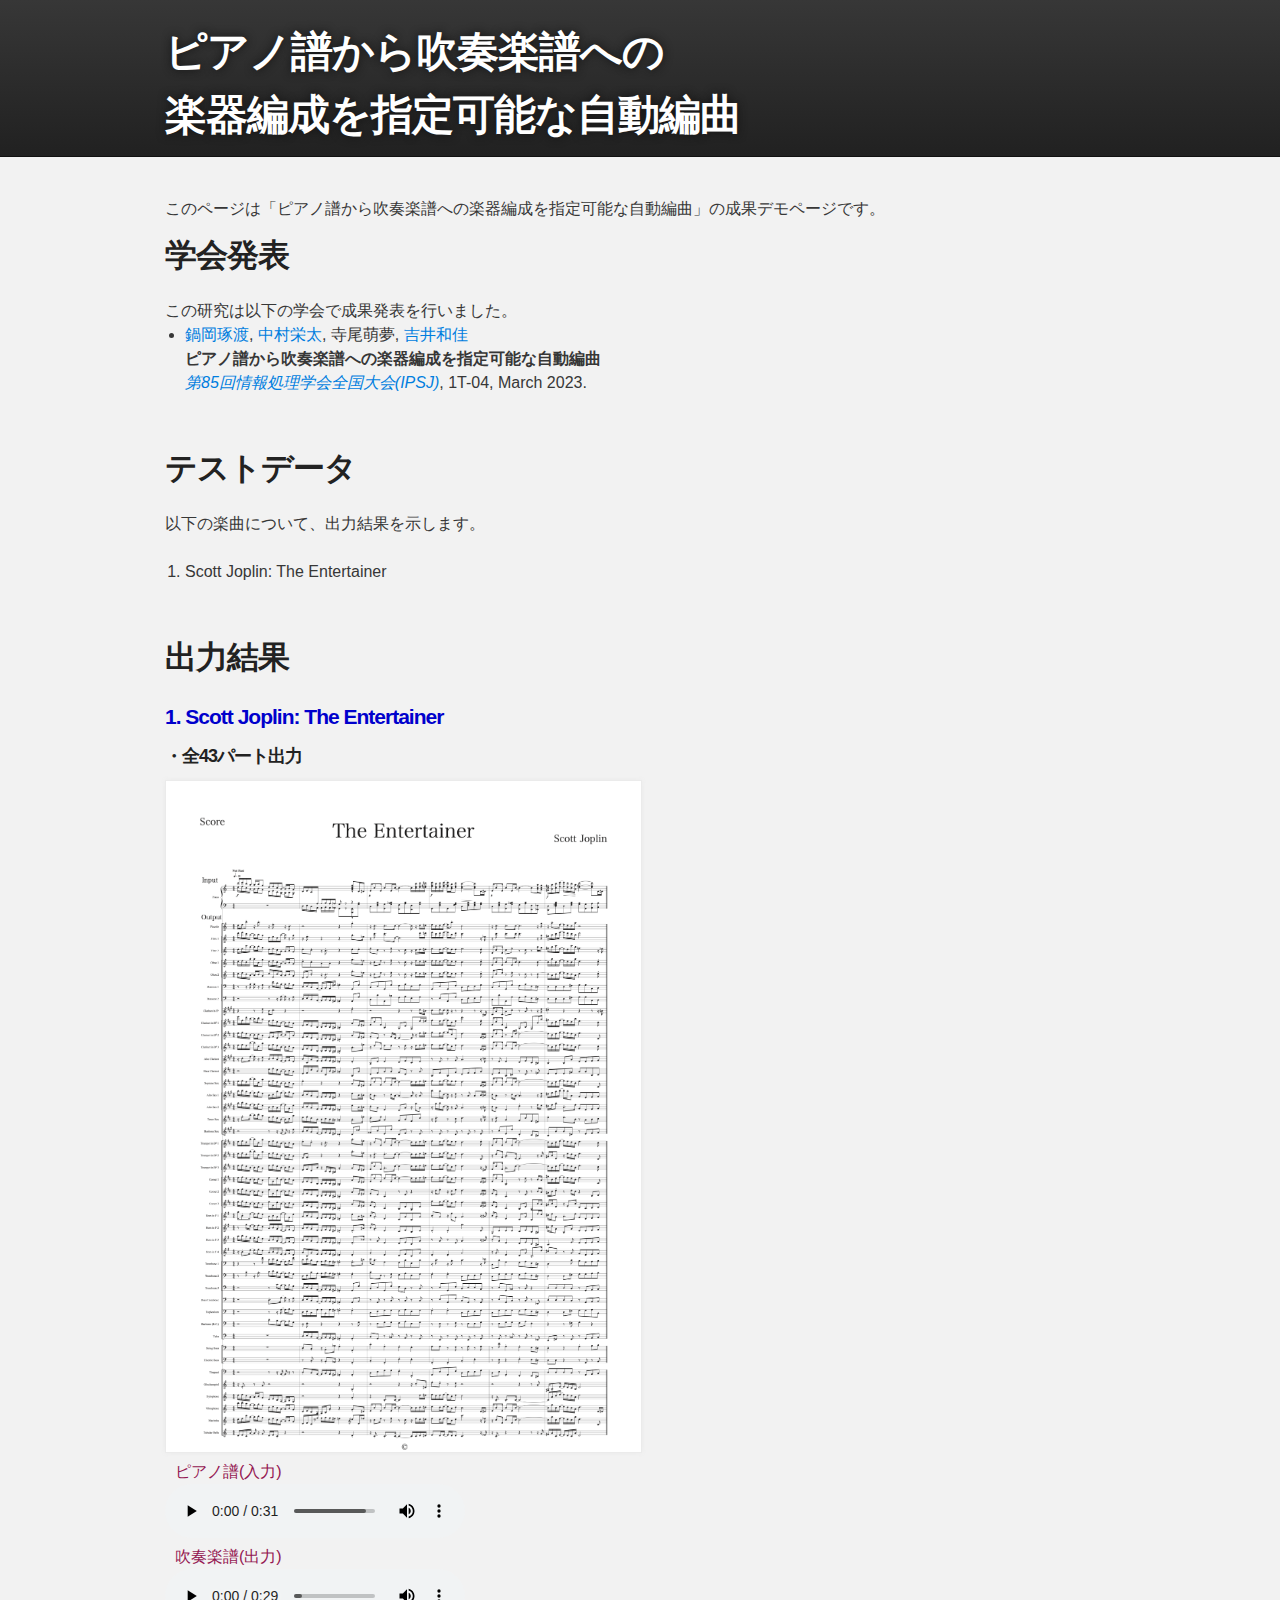
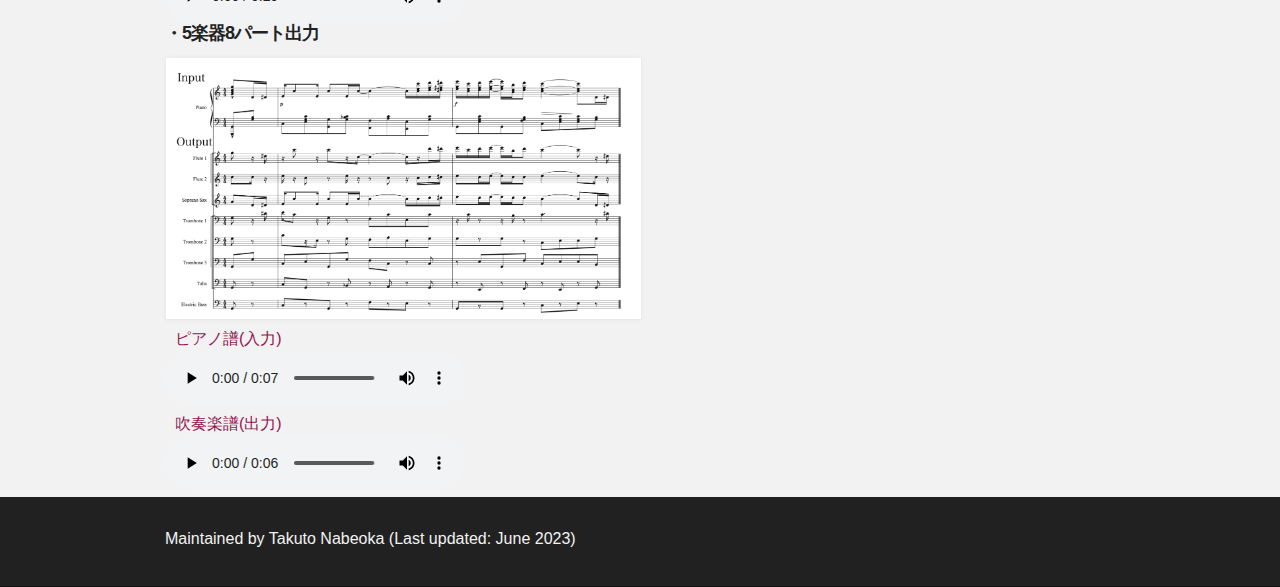
==== PianoToBrassBand_nabeoka/demo.html @ a2d3e13d "Add hyperlink to name" ====
<!DOCTYPE html>
<html>

  <head>
    <meta charset='utf-8'>
    <meta http-equiv="X-UA-Compatible" content="chrome=1">
    <link rel="stylesheet" type="text/css" media="screen" href="stylesheets/stylesheet.css">

    <title>Demo page</title>

    <style>
      ul.pub {line-height: 20px;}
      ul.pub li {margin-bottom: 10px;}
      ol.multi-column {float: left; width: 100%; line-height: 10px;}
      ol.multi-column li {float: left; width: 50%; margin-bottom: 10px;}
    </style>


  </head>

  <body>

    <!-- HEADER -->
    <div id="header_wrap" class="outer">
        <header class="inner">
          <h1 id="project_title">ピアノ譜から吹奏楽譜への <br> 楽器編成を指定可能な自動編曲</h1>
        </header>
    </div>

    <!-- MAIN CONTENT -->
    <div id="main_content_wrap" class="outer">
      <section id="main_content" class="inner">


このページは「ピアノ譜から吹奏楽譜への楽器編成を指定可能な自動編曲」の成果デモページです。

<h2>学会発表</h2>
この研究は以下の学会で成果発表を行いました。<br>

<ul>
<li><a href="https://nabeshinabe.github.io/">鍋岡琢渡</a>, <a href="https://eita-nakamura.github.io/index-ja.html">中村栄太</a>, 寺尾萌夢, <a href="http://sap.ist.i.kyoto-u.ac.jp/members/yoshii/">吉井和佳</a><br>
<strong>ピアノ譜から吹奏楽譜への楽器編成を指定可能な自動編曲</strong><br>
<em><a href="https://www.ipsj.or.jp/event/taikai/85/ipsj_web2023/data/pdf/1T-04.html">第85回情報処理学会全国大会(IPSJ)</a></em>, 1T-04, March 2023.<br>
</li>
</ul>

<br>
<h2>テストデータ</h2>
以下の楽曲について、出力結果を示します。<br><br>

<ol>
<li> Scott Joplin: The Entertainer
</ol>

<br>
<h2>出力結果</h2>

<h4><font color="#0000cc">1. Scott Joplin: The Entertainer</font></h4>

<!-- <h5>・入力楽譜</h5>
<a style="top:20px; left:10px;"href="./pdfs/The_Entertainer_3o_piano.pdf" target="_blank">
        <img style="margin: 0px 0px 0px 0px;" src="./pngs/The_Entertainer_3o_piano.png" width="80%" alt="">
</a> -->

<h5>・全43パート出力</h5>
<a style="top:20px; left:10px;"href="./pdfs/The_Entertainer_3o_all.pdf" target="_blank">
        <img style="margin: 0px 0px 0px 0px;" src="./pngs/The_Entertainer_3o_all.png" width="50%" alt="">
</a>

<div style="position: relative; width:600px; height:150px; top:0px; left:0px; margin:0px; padding:0px;">

<div style="position:relative; top:0px; left:10px; width: 180px;">
<font color="#941651">ピアノ譜(入力)</font>
</div>
<audio controls src="./audio/The_Entertainer_3o_all_piano.mp3" type="audio/mp3">ピアノ譜(入力)</audio>
<!-- <a style="position:absolute; top:40px; left:10%;"href="./audio/The_Entertainer_3o_all_piano.mp3" target="_blank"> -->
<!-- <img style="margin: 0px 0px 0px 0px;" src="./images/Sound.png" width="30px" alt=""> -->
<!-- </a> -->

<!-- <div style="position:absolute; top:0px; left:210px; width: 180px;"> -->
<div style="position:relative; top:0px; left:10px; width: 180px;">
<font color="#941651">吹奏楽譜(出力)</font>
</div>
<audio controls src="./audio/The_Entertainer_3o_all.mp3" type="audio/mp3">吹奏楽譜(出力)</audio>
<!-- <a style="position:absolute; top:40px; left:30%;"href="./audio/The_Entertainer_3o_piano.mp3" target="_blank">
<img style="margin: 0px 0px 0px 0px;" src="./images/Sound.png" width="30px" alt="">
</a> -->

</div>


<h5>・5楽器8パート出力</h5>
<a style="top:20px; left:10px;"href="./pdfs/The_Entertainer_3o_5-8.pdf" target="_blank">
        <img style="margin: 0px 0px 0px 0px;" src="./pngs/The_Entertainer_3o_5-8.png" width="50%" alt="">
</a>

<div style="position: relative; width:600px; height:150px; top:0px; left:0px; margin:0px; padding:0px;">

<div style="position:relative; top:0px; left:10px; width: 180px;">
<font color="#941651">ピアノ譜(入力)</font>
</div>
<audio controls src="./audio/The_Entertainer_3o_5-8_Piano.mp3" type="audio/mp3">ピアノ譜(入力)</audio>
<!-- <a style="position:absolute; top:40px; left:10%;"href="./audio/The_Entertainer_3o_all_piano.mp3" target="_blank"> -->
<!-- <img style="margin: 0px 0px 0px 0px;" src="./images/Sound.png" width="30px" alt=""> -->
<!-- </a> -->

<!-- <div style="position:absolute; top:0px; left:210px; width: 180px;"> -->
<div style="position:relative; top:0px; left:10px; width: 180px;">
<font color="#941651">吹奏楽譜(出力)</font>
</div>
<audio controls src="./audio/The_Entertainer_3o_5-8.mp3" type="audio/mp3">吹奏楽譜(出力)</audio>
<!-- <a style="position:absolute; top:40px; left:30%;"href="./audio/The_Entertainer_3o_piano.mp3" target="_blank">
<img style="margin: 0px 0px 0px 0px;" src="./images/Sound.png" width="30px" alt="">
</a> -->

</div>
</section>

    <!-- FOOTER  -->
    <div id="footer_wrap" class="outer">
      <footer class="inner">
        <p class="copyright">Maintained by Takuto Nabeoka (Last updated: June 2023)</p>
      </footer>
    </div>

  </body>
</html>
---- PianoToBrassBand_nabeoka/stylesheets/stylesheet.css ----
/*******************************************************************************
Slate Theme for GitHub Pages
by Jason Costello, @jsncostello
*******************************************************************************/

@import url(github-light.css);

/*******************************************************************************
MeyerWeb Reset
*******************************************************************************/

html, body, div, span, applet, object, iframe,
h1, h2, h3, h4, h5, h6, p, blockquote, pre,
a, abbr, acronym, address, big, cite, code,
del, dfn, em, img, ins, kbd, q, s, samp,
small, strike, strong, sub, sup, tt, var,
b, u, i, center,
dl, dt, dd, ol, ul, li,
fieldset, form, label, legend,
table, caption, tbody, tfoot, thead, tr, th, td,
article, aside, canvas, details, embed,
figure, figcaption, footer, header, hgroup,
menu, nav, output, ruby, section, summary,
time, mark, audio, video {
  margin: 0;
  padding: 0;
  border: 0;
  font: inherit;
  vertical-align: baseline;
}

/* HTML5 display-role reset for older browsers */
article, aside, details, figcaption, figure,
footer, header, hgroup, menu, nav, section {
  display: block;
}

ol, ul {
  list-style: none;
}

table {
  border-collapse: collapse;
  border-spacing: 0;
}

/*******************************************************************************
Theme Styles
*******************************************************************************/

body {
  box-sizing: border-box;
  color:#373737;
  background: #212121;
  font-size: 16px;
  font-family: 'Myriad Pro', Calibri, Helvetica, Arial, sans-serif;
  line-height: 1.5;
  -webkit-font-smoothing: antialiased;
}

h1, h2, h3, h4, h5, h6 {
  margin: 10px 0;
  font-weight: 700;
  color:#222222;
  font-family: 'Lucida Grande', 'Calibri', Helvetica, Arial, sans-serif;
  letter-spacing: -1px;
}

h1 {
  font-size: 36px;
  font-weight: 700;
}

h2 {
  padding-bottom: 10px;
  font-size: 32px;
  background: url('../images/bg_hr.png') repeat-x bottom;
}

h3 {
  font-size: 24px;
}

h4 {
  font-size: 21px;
}

h5 {
  font-size: 18px;
}

h6 {
  font-size: 16px;
}

p {
  margin: 10px 0 15px 0;
}

footer p {
  color: #f2f2f2;
}

a {
  text-decoration: none;
  color: #007edf;
  text-shadow: none;

  transition: color 0.5s ease;
  transition: text-shadow 0.5s ease;
  -webkit-transition: color 0.5s ease;
  -webkit-transition: text-shadow 0.5s ease;
  -moz-transition: color 0.5s ease;
  -moz-transition: text-shadow 0.5s ease;
  -o-transition: color 0.5s ease;
  -o-transition: text-shadow 0.5s ease;
  -ms-transition: color 0.5s ease;
  -ms-transition: text-shadow 0.5s ease;
}

a:hover, a:focus {text-decoration: underline;}

footer a {
  color: #F2F2F2;
  text-decoration: underline;
}

em {
  font-style: italic;
}

strong {
  font-weight: bold;
}

img {
  position: relative;
  margin: 0 auto;
  max-width: 900px;
  padding: 0px;
  margin: 20px 20px 20px 20px;
  border: 1px solid #ebebeb;

  box-shadow: 0 0 5px #ebebeb;
  -webkit-box-shadow: 0 0 5px #ebebeb;
  -moz-box-shadow: 0 0 5px #ebebeb;
  -o-box-shadow: 0 0 5px #ebebeb;
  -ms-box-shadow: 0 0 5px #ebebeb;
}

p img {
  display: inline;
  margin: 0;
  padding: 0;
  vertical-align: middle;
  text-align: center;
  border: none;
}

pre, code {
  width: 100%;
  color: #222;
  background-color: #fff;

  font-family: Monaco, "Bitstream Vera Sans Mono", "Lucida Console", Terminal, monospace;
  font-size: 14px;

  border-radius: 2px;
  -moz-border-radius: 2px;
  -webkit-border-radius: 2px;
}

pre {
  width: 100%;
  padding: 10px;
  box-shadow: 0 0 10px rgba(0,0,0,.1);
  overflow: auto;
}

code {
  padding: 3px;
  margin: 0 3px;
  box-shadow: 0 0 10px rgba(0,0,0,.1);
}

pre code {
  display: block;
  box-shadow: none;
}

blockquote {
  color: #666;
  margin-bottom: 20px;
  padding: 0 0 0 20px;
  border-left: 3px solid #bbb;
}


ul, ol, dl {
  margin-bottom: 15px
}

ul {
  list-style-position: inside;
  list-style: disc;
  padding-left: 20px;
}

ol {
  list-style-position: inside;
  list-style: decimal;
  padding-left: 20px;
}

dl dt {
  font-weight: bold;
}

dl dd {
  padding-left: 20px;
  font-style: italic;
}

dl p {
  padding-left: 20px;
  font-style: italic;
}

hr {
  height: 1px;
  margin-bottom: 5px;
  border: none;
  background: url('../images/bg_hr.png') repeat-x center;
}

table {
  border: 1px solid #373737;
  margin-bottom: 20px;
  text-align: left;
 }

th {
  font-family: 'Lucida Grande', 'Helvetica Neue', Helvetica, Arial, sans-serif;
  padding: 10px;
  background: #373737;
  color: #fff;
 }

td {
  padding: 10px;
  border: 1px solid #373737;
 }

form {
  background: #f2f2f2;
  padding: 20px;
}

/*******************************************************************************
Full-Width Styles
*******************************************************************************/

.outer {
  width: 100%;
}

.inner {
  position: relative;
  max-width: 950px;
  padding: 20px 10px;
  margin: 0 auto;
}

#forkme_banner {
  display: block;
  position: absolute;
  top:0;
  right: 10px;
  z-index: 10;
  padding: 10px 50px 10px 10px;
  color: #fff;
  background: url('../images/blacktocat.png') #0090ff no-repeat 95% 50%;
  font-weight: 700;
  box-shadow: 0 0 10px rgba(0,0,0,.5);
  border-bottom-left-radius: 2px;
  border-bottom-right-radius: 2px;
}

#header_wrap {
  background: #212121;
  background: -moz-linear-gradient(top, #373737, #212121);
  background: -webkit-linear-gradient(top, #373737, #212121);
  background: -ms-linear-gradient(top, #373737, #212121);
  background: -o-linear-gradient(top, #373737, #212121);
  background: linear-gradient(top, #373737, #212121);
}

#header_wrap .inner {
  padding: 20px 10px 10px 10px;
}

#project_title {
  margin: 0;
  color: #fff;
  font-size: 42px;
  font-weight: 700;
  text-shadow: #111 0px 0px 10px;
}

#project_tagline {
  color: #fff;
  font-size: 24px;
  font-weight: 300;
  background: none;
  text-shadow: #111 0px 0px 10px;
}

#downloads {
  position: absolute;
  width: 210px;
  z-index: 10;
  bottom: -40px;
  right: 0;
  height: 70px;
  background: url('../images/icon_download.png') no-repeat 0% 90%;
}

.zip_download_link {
  display: block;
  float: right;
  width: 90px;
  height:70px;
  text-indent: -5000px;
  overflow: hidden;
  background: url(../images/sprite_download.png) no-repeat bottom left;
}

.tar_download_link {
  display: block;
  float: right;
  width: 90px;
  height:70px;
  text-indent: -5000px;
  overflow: hidden;
  background: url(../images/sprite_download.png) no-repeat bottom right;
  margin-left: 10px;
}

.zip_download_link:hover {
  background: url(../images/sprite_download.png) no-repeat top left;
}

.tar_download_link:hover {
  background: url(../images/sprite_download.png) no-repeat top right;
}

#main_content_wrap {
  background: #f2f2f2;
  border-top: 1px solid #111;
  border-bottom: 1px solid #111;
}

#main_content {
  padding-top: 40px;
}

#footer_wrap {
  background: #212121;
}



/*******************************************************************************
Small Device Styles
*******************************************************************************/

@media screen and (max-width: 900px) {
  body {
    font-size:14px;
  }

  #downloads {
    display: none;
  }

  .inner {
    min-width: 320px;
    max-width: 1000px;
  }

  #project_title {
  font-size: 32px;
  }

  h1 {
    font-size: 28px;
  }

  h2 {
    font-size: 24px;
  }

  h3 {
    font-size: 21px;
  }

  h4 {
    font-size: 18px;
  }

  h5 {
    font-size: 14px;
  }

  h6 {
    font-size: 12px;
  }

  code, pre {
    min-width: 320px;
    max-width: 1000px;
    font-size: 11px;
  }

}
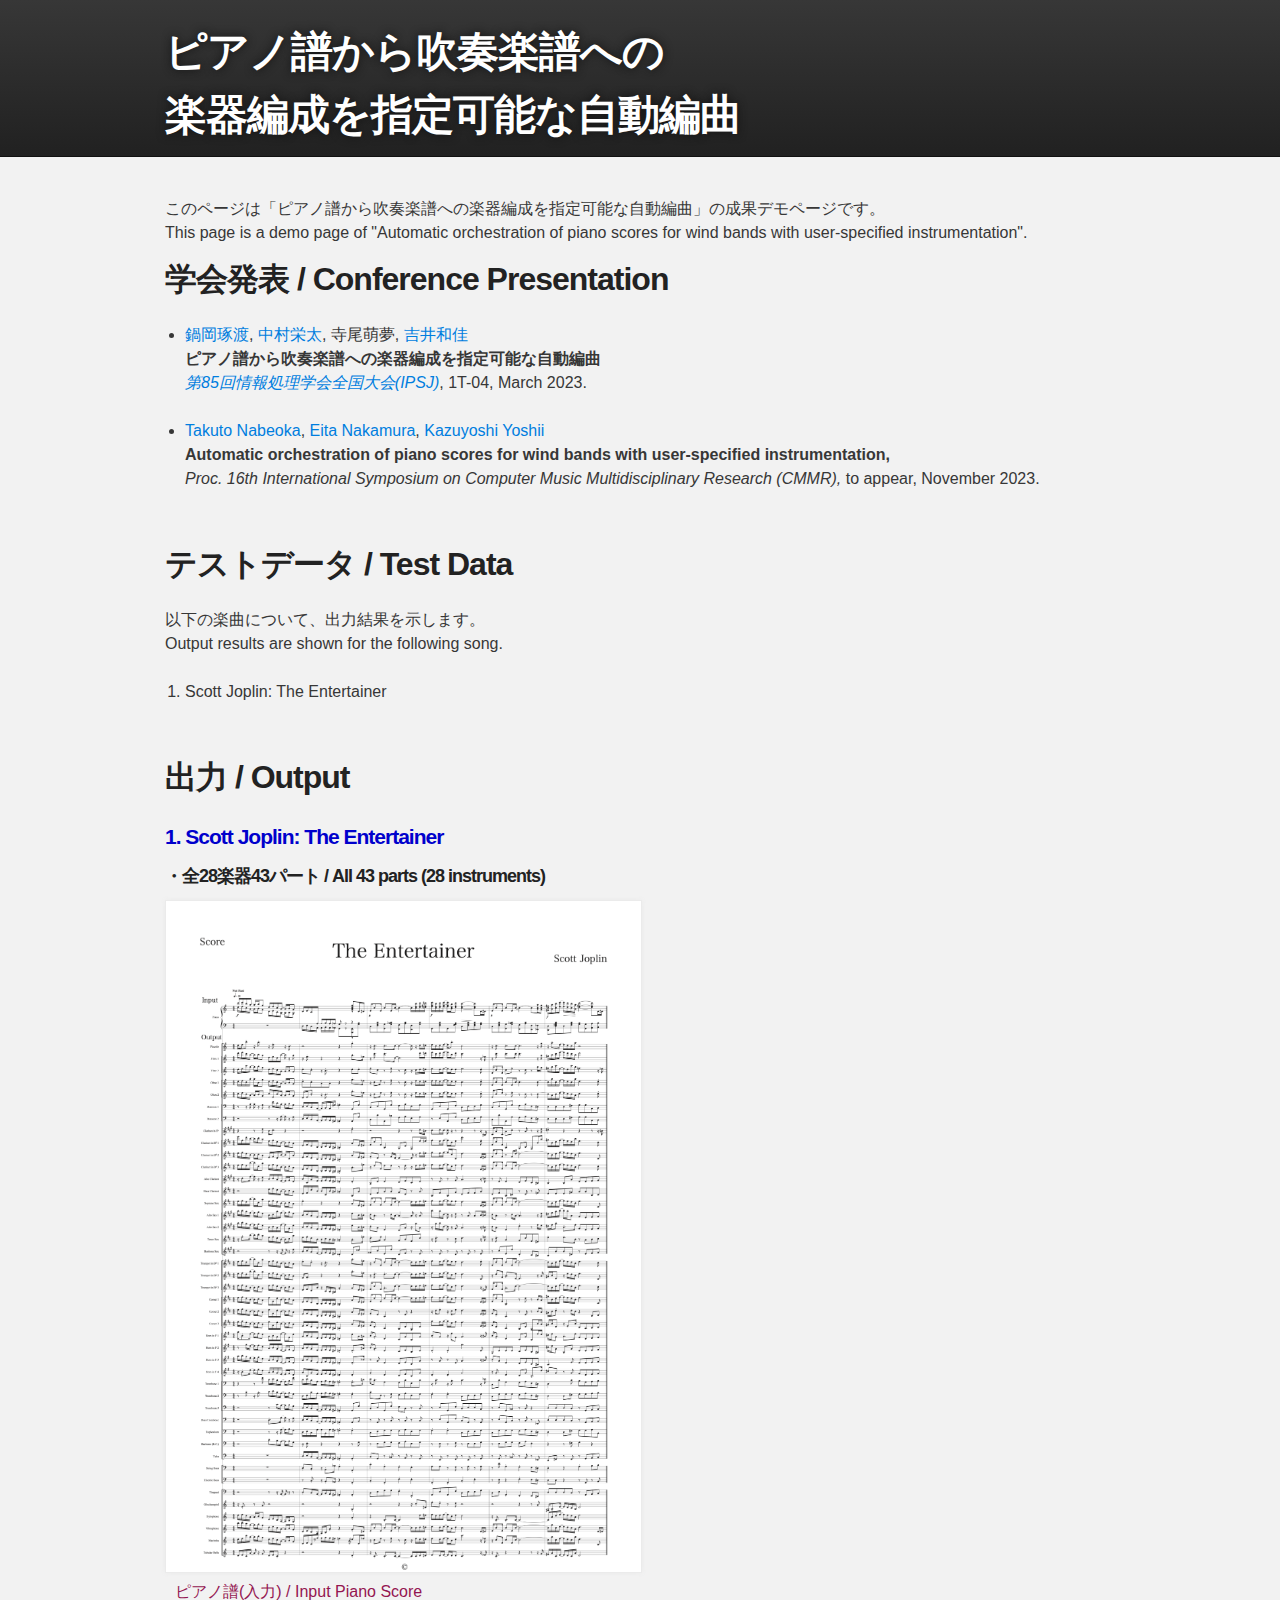
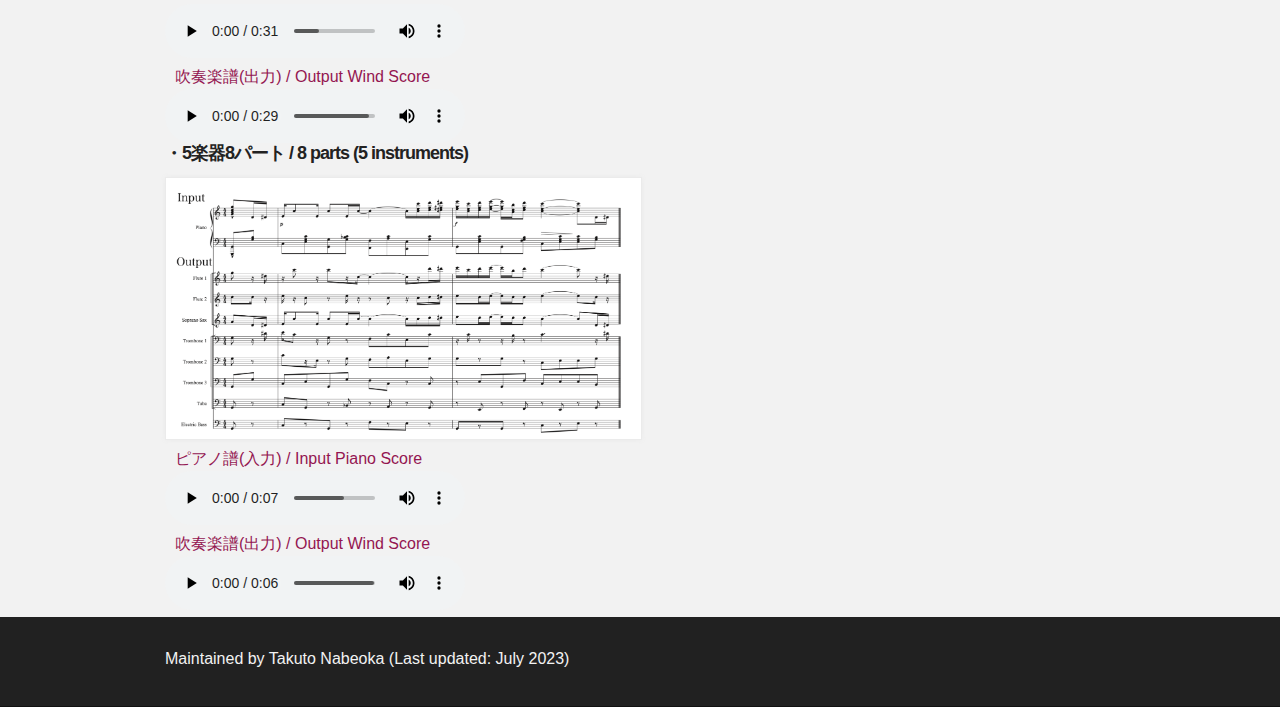
==== commit 50879522: "DemoページにCMMR情報追加" ====
--- a/PianoToBrassBand_nabeoka/demo.html
+++ b/PianoToBrassBand_nabeoka/demo.html
@@ -33,27 +33,33 @@
 
 
 このページは「ピアノ譜から吹奏楽譜への楽器編成を指定可能な自動編曲」の成果デモページです。
+<br>
+This page is a demo page of "Automatic orchestration of piano scores for wind bands with user-specified instrumentation".
 
-<h2>学会発表</h2>
-この研究は以下の学会で成果発表を行いました。<br>
-
+<h2>学会発表 / Conference Presentation</h2>
 <ul>
 <li><a href="https://nabeshinabe.github.io/">鍋岡琢渡</a>, <a href="https://eita-nakamura.github.io/index-ja.html">中村栄太</a>, 寺尾萌夢, <a href="http://sap.ist.i.kyoto-u.ac.jp/members/yoshii/">吉井和佳</a><br>
 <strong>ピアノ譜から吹奏楽譜への楽器編成を指定可能な自動編曲</strong><br>
 <em><a href="https://www.ipsj.or.jp/event/taikai/85/ipsj_web2023/data/pdf/1T-04.html">第85回情報処理学会全国大会(IPSJ)</a></em>, 1T-04, March 2023.<br>
 </li>
+<br>
+<li><a href="https://nabeshinabe.github.io/">Takuto Nabeoka</a>, <a href="https://eita-nakamura.github.io/index-ja.html">Eita Nakamura</a>, <a href="http://sap.ist.i.kyoto-u.ac.jp/members/yoshii/">Kazuyoshi Yoshii</a><br>
+<strong>Automatic orchestration of piano scores for wind bands with user-specified instrumentation,</strong><br>
+<em>Proc. 16th International Symposium on Computer Music Multidisciplinary Research (CMMR),</em> to appear, November 2023.<br>
+</li>
 </ul>
 
 <br>
-<h2>テストデータ</h2>
-以下の楽曲について、出力結果を示します。<br><br>
-
+<h2>テストデータ / Test Data</h2>
+以下の楽曲について、出力結果を示します。
+<br>
+Output results are shown for the following song.<br><br>
 <ol>
 <li> Scott Joplin: The Entertainer
 </ol>
 
 <br>
-<h2>出力結果</h2>
+<h2>出力 / Output</h2>
 
 <h4><font color="#0000cc">1. Scott Joplin: The Entertainer</font></h4>
 
@@ -62,15 +68,15 @@
         <img style="margin: 0px 0px 0px 0px;" src="./pngs/The_Entertainer_3o_piano.png" width="80%" alt="">
 </a> -->
 
-<h5>・全43パート出力</h5>
+<h5>・全28楽器43パート / All 43 parts (28 instruments)</h5>
 <a style="top:20px; left:10px;"href="./pdfs/The_Entertainer_3o_all.pdf" target="_blank">
         <img style="margin: 0px 0px 0px 0px;" src="./pngs/The_Entertainer_3o_all.png" width="50%" alt="">
 </a>
 
 <div style="position: relative; width:600px; height:150px; top:0px; left:0px; margin:0px; padding:0px;">
 
-<div style="position:relative; top:0px; left:10px; width: 180px;">
-<font color="#941651">ピアノ譜(入力)</font>
+<div style="position:relative; top:0px; left:10px;">
+<font color="#941651">ピアノ譜(入力) / Input Piano Score</font>
 </div>
 <audio controls src="./audio/The_Entertainer_3o_all_piano.mp3" type="audio/mp3">ピアノ譜(入力)</audio>
 <!-- <a style="position:absolute; top:40px; left:10%;"href="./audio/The_Entertainer_3o_all_piano.mp3" target="_blank"> -->
@@ -78,8 +84,8 @@
 <!-- </a> -->
 
 <!-- <div style="position:absolute; top:0px; left:210px; width: 180px;"> -->
-<div style="position:relative; top:0px; left:10px; width: 180px;">
-<font color="#941651">吹奏楽譜(出力)</font>
+<div style="position:relative; top:0px; left:10px;">
+<font color="#941651">吹奏楽譜(出力) / Output Wind Score </font>
 </div>
 <audio controls src="./audio/The_Entertainer_3o_all.mp3" type="audio/mp3">吹奏楽譜(出力)</audio>
 <!-- <a style="position:absolute; top:40px; left:30%;"href="./audio/The_Entertainer_3o_piano.mp3" target="_blank">
@@ -89,26 +95,26 @@
 </div>
 
 
-<h5>・5楽器8パート出力</h5>
+<h5>・5楽器8パート / 8 parts (5 instruments)</h5>
 <a style="top:20px; left:10px;"href="./pdfs/The_Entertainer_3o_5-8.pdf" target="_blank">
         <img style="margin: 0px 0px 0px 0px;" src="./pngs/The_Entertainer_3o_5-8.png" width="50%" alt="">
 </a>
 
 <div style="position: relative; width:600px; height:150px; top:0px; left:0px; margin:0px; padding:0px;">
 
-<div style="position:relative; top:0px; left:10px; width: 180px;">
-<font color="#941651">ピアノ譜(入力)</font>
+<div style="position:relative; top:0px; left:10px;">
+<font color="#941651">ピアノ譜(入力) / Input Piano Score</font>
 </div>
-<audio controls src="./audio/The_Entertainer_3o_5-8_Piano.mp3" type="audio/mp3">ピアノ譜(入力)</audio>
+<audio controls src="./audio/The_Entertainer_3o_5-8_Piano.mp3" type="audio/mp3">ピアノ譜(入力) / Input Piano Score</audio>
 <!-- <a style="position:absolute; top:40px; left:10%;"href="./audio/The_Entertainer_3o_all_piano.mp3" target="_blank"> -->
 <!-- <img style="margin: 0px 0px 0px 0px;" src="./images/Sound.png" width="30px" alt=""> -->
 <!-- </a> -->
 
 <!-- <div style="position:absolute; top:0px; left:210px; width: 180px;"> -->
-<div style="position:relative; top:0px; left:10px; width: 180px;">
-<font color="#941651">吹奏楽譜(出力)</font>
+<div style="position:relative; top:0px; left:10px;">
+<font color="#941651">吹奏楽譜(出力) / Output Wind Score </font>
 </div>
-<audio controls src="./audio/The_Entertainer_3o_5-8.mp3" type="audio/mp3">吹奏楽譜(出力)</audio>
+<audio controls src="./audio/The_Entertainer_3o_5-8.mp3" type="audio/mp3">吹奏楽譜(出力) / Output Wind Bands Score </audio>
 <!-- <a style="position:absolute; top:40px; left:30%;"href="./audio/The_Entertainer_3o_piano.mp3" target="_blank">
 <img style="margin: 0px 0px 0px 0px;" src="./images/Sound.png" width="30px" alt="">
 </a> -->
@@ -119,7 +125,7 @@
     <!-- FOOTER  -->
     <div id="footer_wrap" class="outer">
       <footer class="inner">
-        <p class="copyright">Maintained by Takuto Nabeoka (Last updated: June 2023)</p>
+        <p class="copyright">Maintained by Takuto Nabeoka (Last updated: July 2023)</p>
       </footer>
     </div>
 
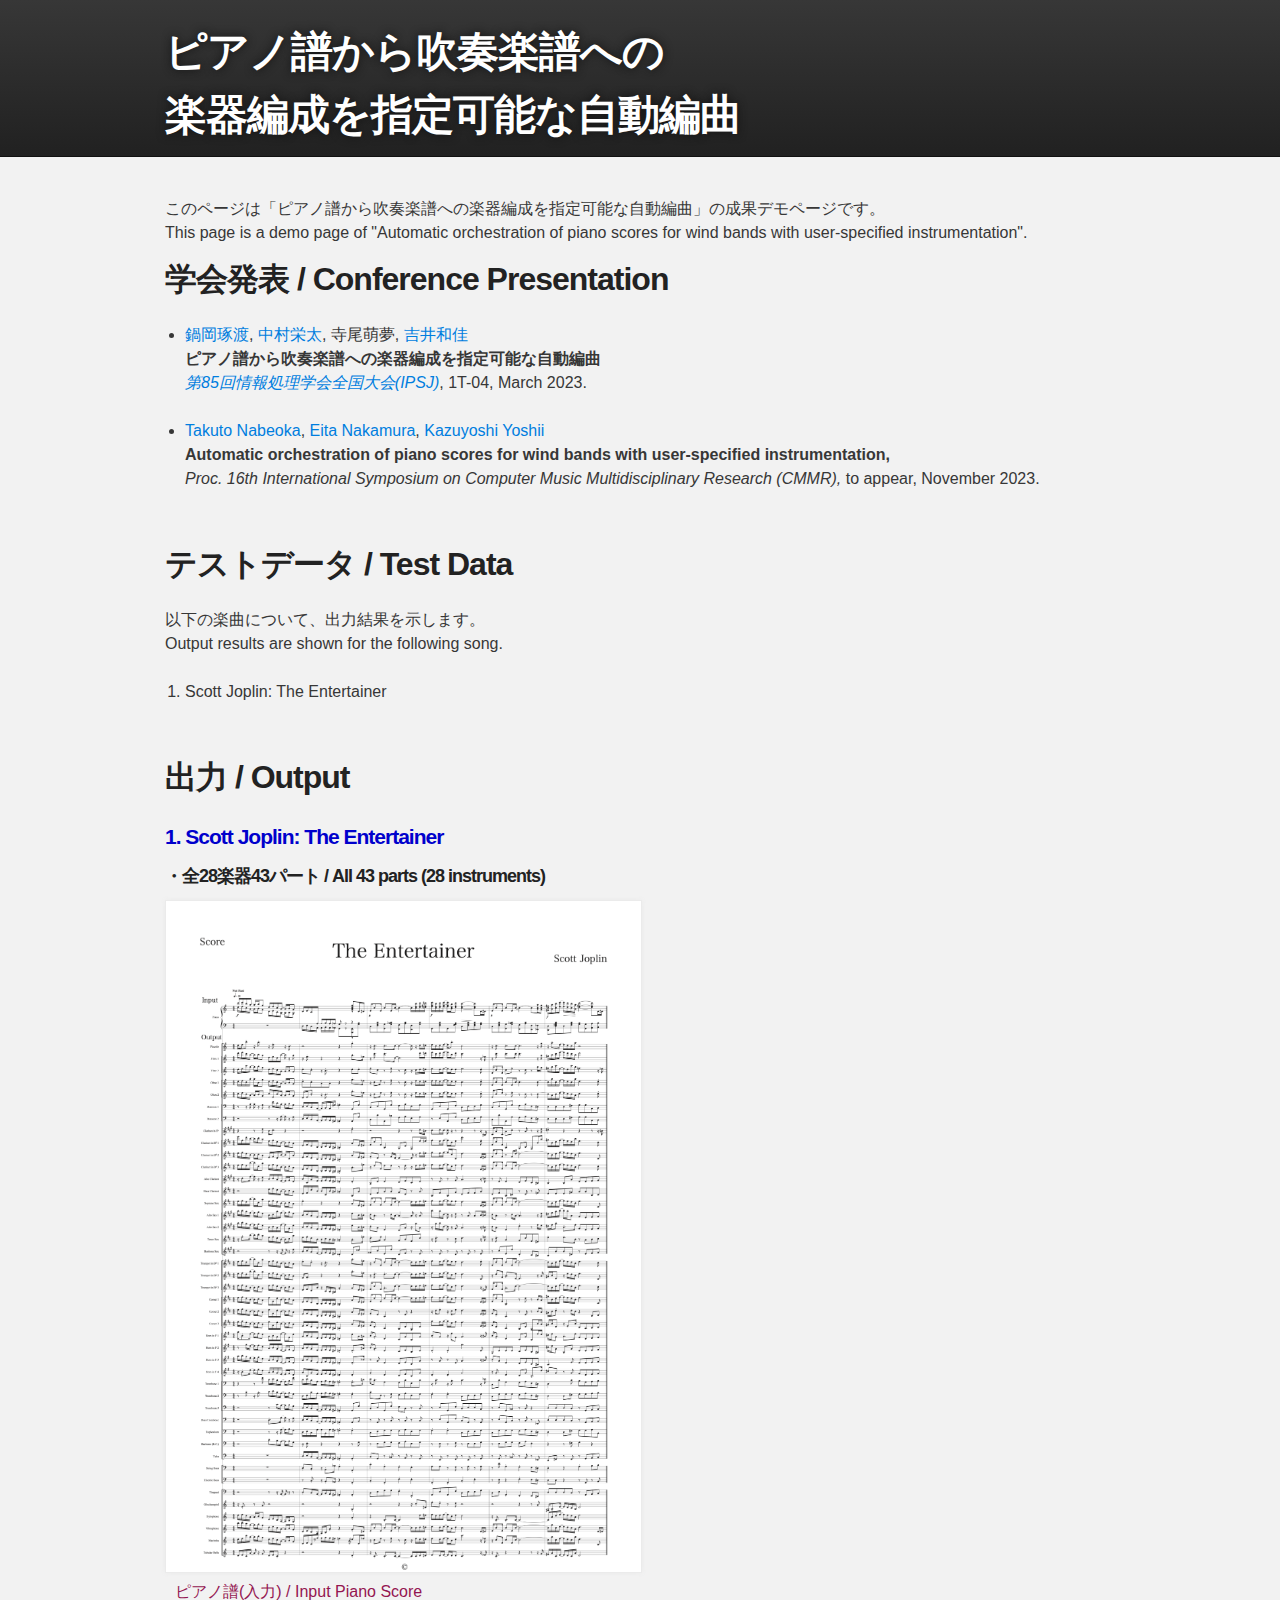
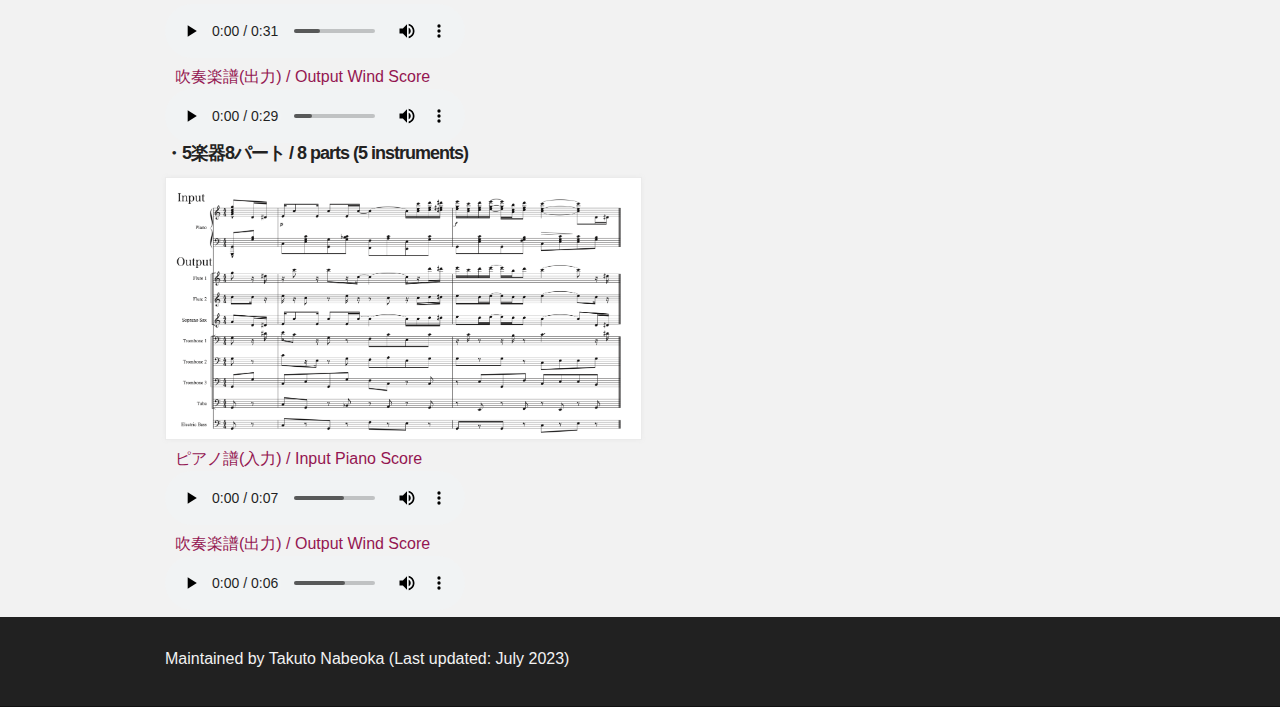
==== commit 20a70704: "DemoページにCMMR情報追加(空白調整)" ====
--- a/PianoToBrassBand_nabeoka/demo.html
+++ b/PianoToBrassBand_nabeoka/demo.html
@@ -35,6 +35,7 @@
 このページは「ピアノ譜から吹奏楽譜への楽器編成を指定可能な自動編曲」の成果デモページです。
 <br>
 This page is a demo page of "Automatic orchestration of piano scores for wind bands with user-specified instrumentation".
+<br>
 
 <h2>学会発表 / Conference Presentation</h2>
 <ul>
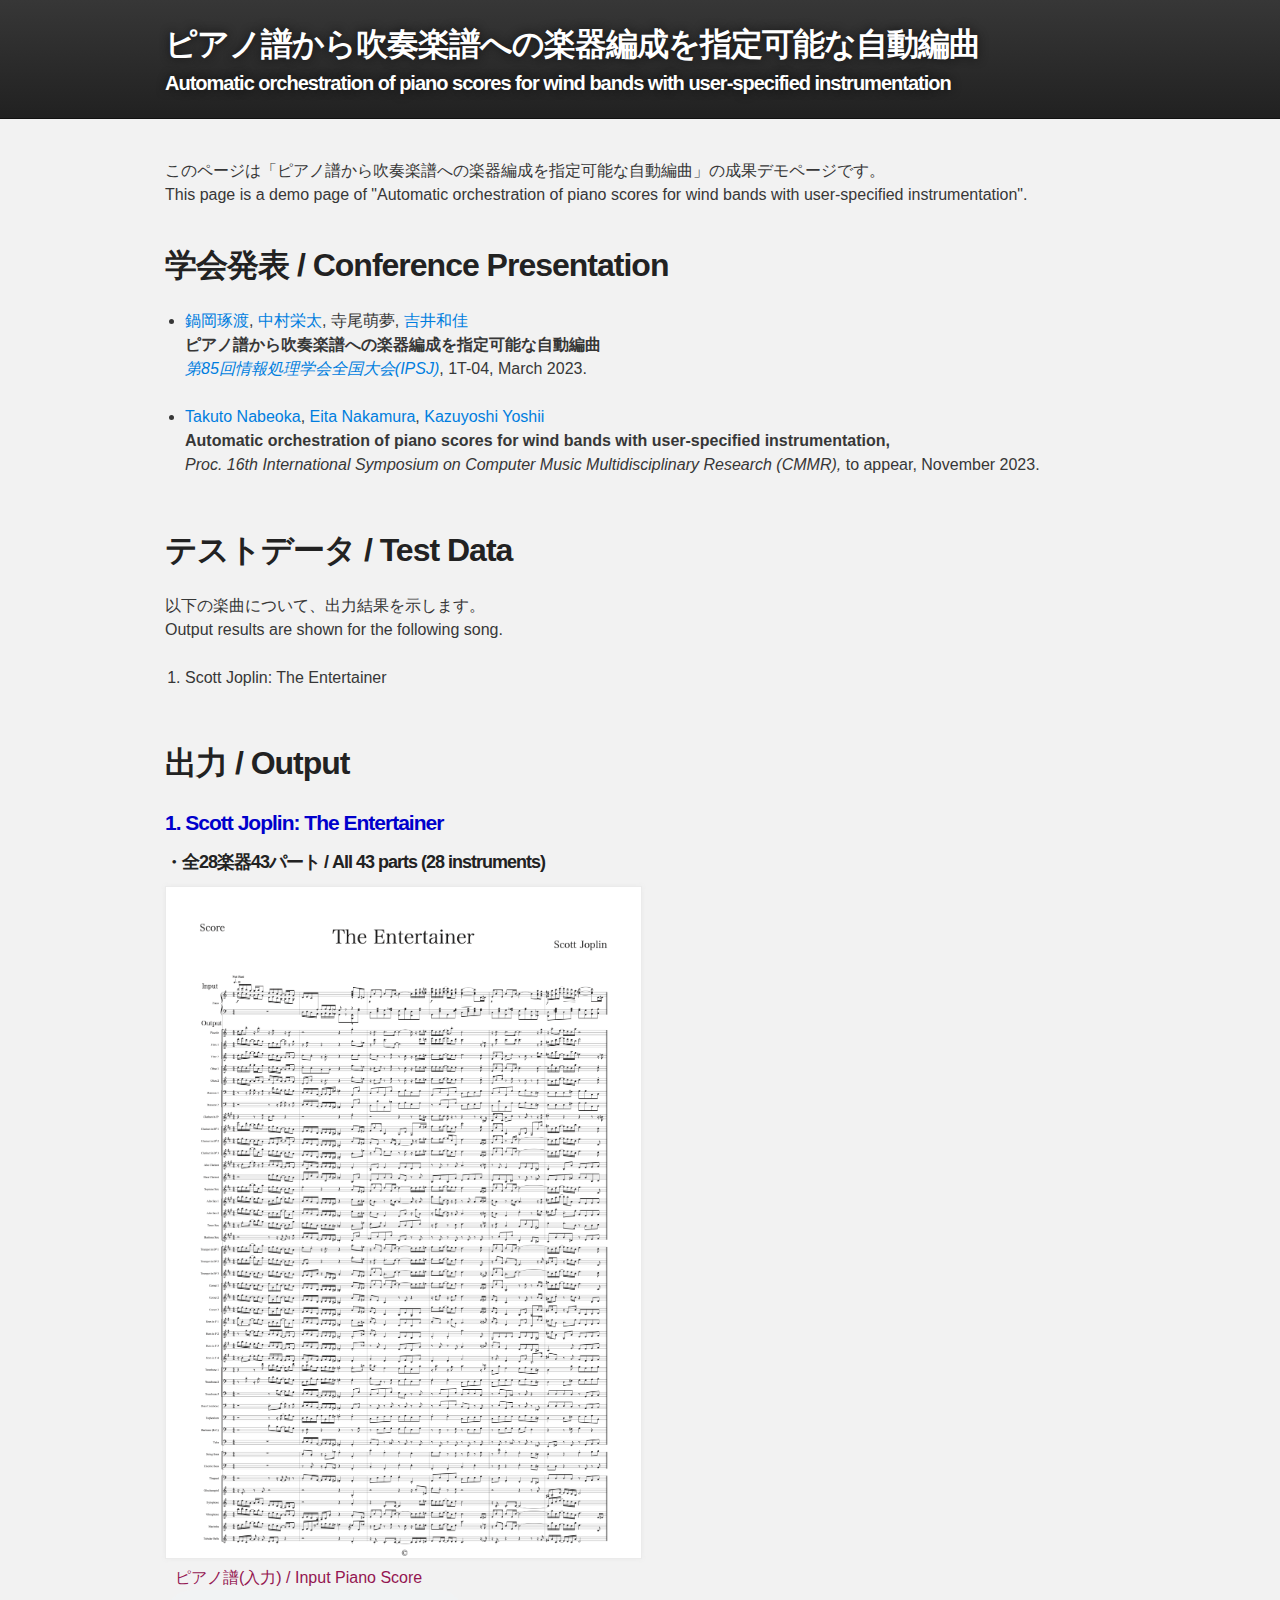
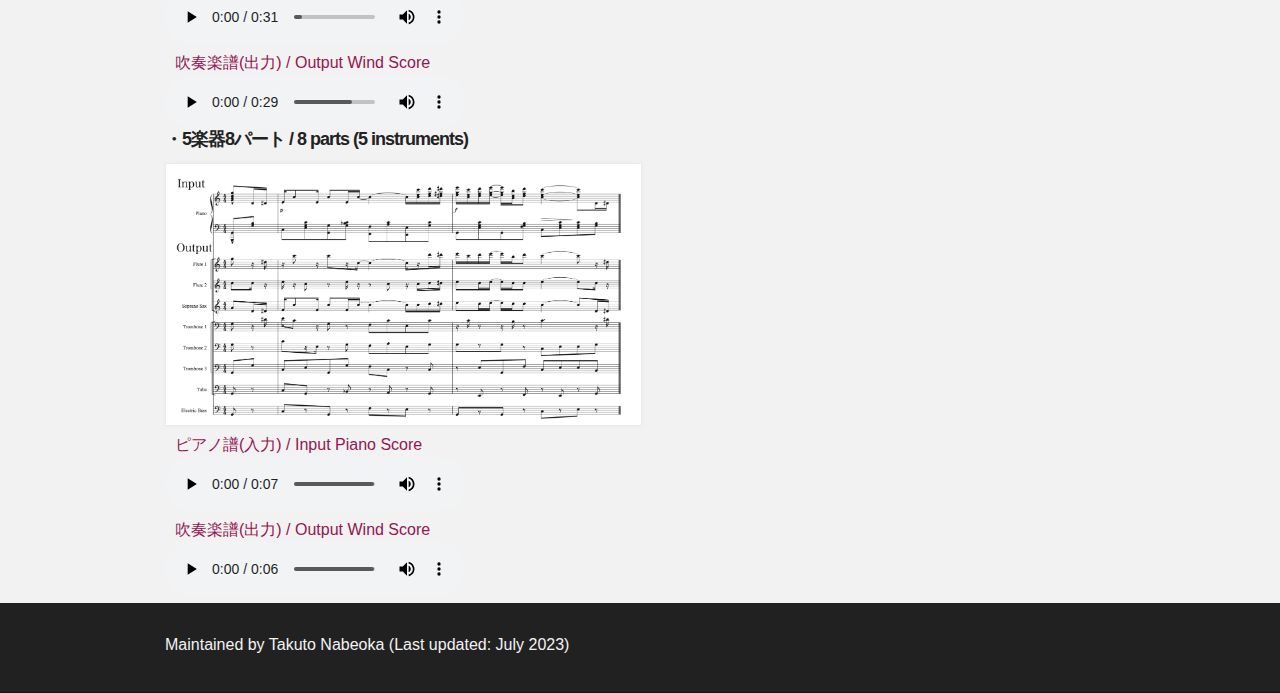
==== commit 6f810307: "Demoページ Titleに英語表記追加" ====
--- a/PianoToBrassBand_nabeoka/demo.html
+++ b/PianoToBrassBand_nabeoka/demo.html
@@ -23,7 +23,8 @@
     <!-- HEADER -->
     <div id="header_wrap" class="outer">
         <header class="inner">
-          <h1 id="project_title">ピアノ譜から吹奏楽譜への <br> 楽器編成を指定可能な自動編曲</h1>
+          <h1 id="project_title">ピアノ譜から吹奏楽譜への楽器編成を指定可能な自動編曲</h1>
+          <h2 id="project_title_En">Automatic orchestration of piano scores for wind bands with user-specified instrumentation</h1>
         </header>
     </div>
 
@@ -35,7 +36,7 @@
 このページは「ピアノ譜から吹奏楽譜への楽器編成を指定可能な自動編曲」の成果デモページです。
 <br>
 This page is a demo page of "Automatic orchestration of piano scores for wind bands with user-specified instrumentation".
-<br>
+<br><br>
 
 <h2>学会発表 / Conference Presentation</h2>
 <ul>
@@ -58,8 +59,8 @@
 <ol>
 <li> Scott Joplin: The Entertainer
 </ol>
+<br>
 
-<br>
 <h2>出力 / Output</h2>
 
 <h4><font color="#0000cc">1. Scott Joplin: The Entertainer</font></h4>
--- a/PianoToBrassBand_nabeoka/stylesheets/stylesheet.css
+++ b/PianoToBrassBand_nabeoka/stylesheets/stylesheet.css
@@ -302,7 +302,15 @@
 #project_title {
   margin: 0;
   color: #fff;
-  font-size: 42px;
+  font-size: 32px;
+  font-weight: 700;
+  text-shadow: #111 0px 0px 10px;
+}
+
+#project_title_En {
+  margin: 0;
+  color: #fff;
+  font-size: 20px;
   font-weight: 700;
   text-shadow: #111 0px 0px 10px;
 }
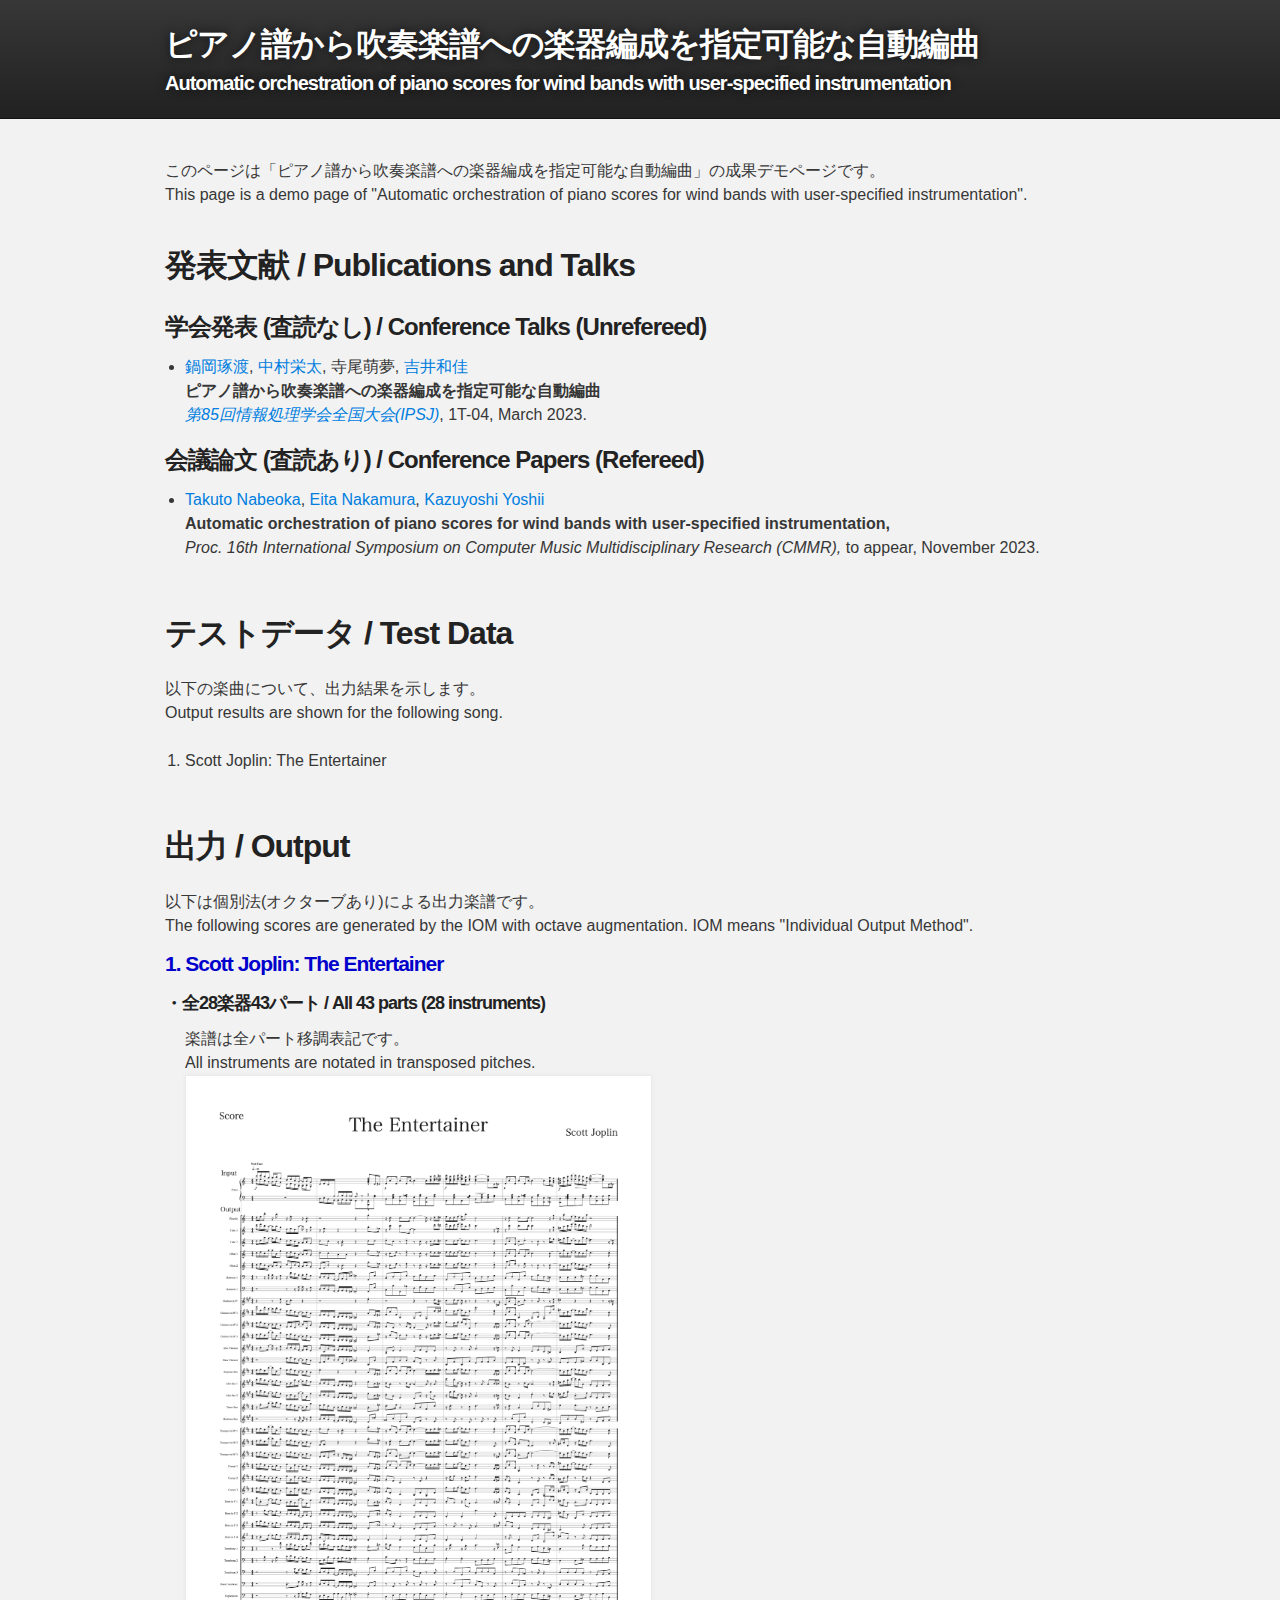
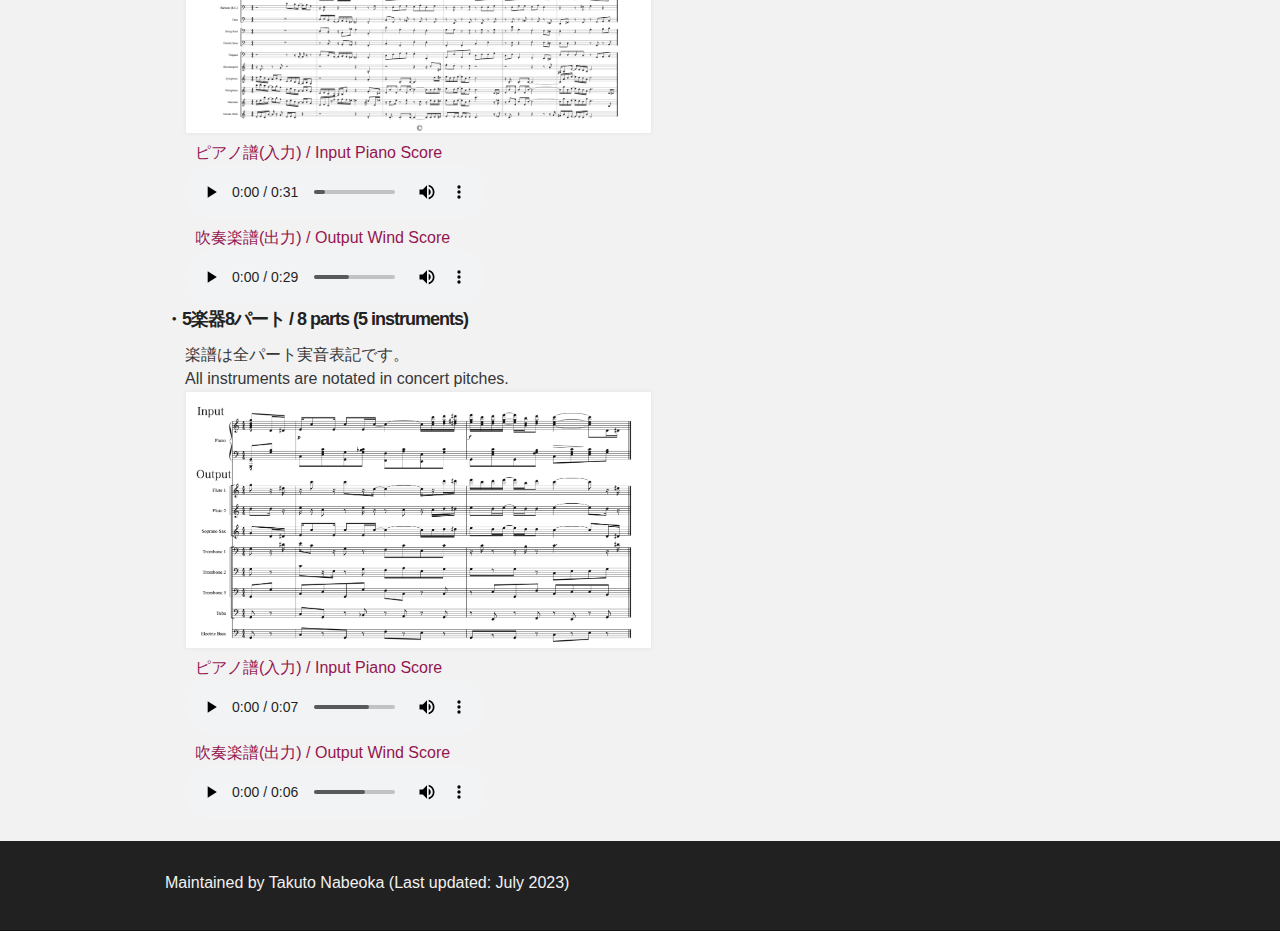
==== commit 08c19c0d: "Demo 説明追加" ====
--- a/PianoToBrassBand_nabeoka/demo.html
+++ b/PianoToBrassBand_nabeoka/demo.html
@@ -38,13 +38,18 @@
 This page is a demo page of "Automatic orchestration of piano scores for wind bands with user-specified instrumentation".
 <br><br>
 
-<h2>学会発表 / Conference Presentation</h2>
+<h2>発表文献 / Publications and Talks</h2>
+
+<h3>学会発表 (査読なし) / Conference Talks (Unrefereed)</h3>
 <ul>
 <li><a href="https://nabeshinabe.github.io/">鍋岡琢渡</a>, <a href="https://eita-nakamura.github.io/index-ja.html">中村栄太</a>, 寺尾萌夢, <a href="http://sap.ist.i.kyoto-u.ac.jp/members/yoshii/">吉井和佳</a><br>
 <strong>ピアノ譜から吹奏楽譜への楽器編成を指定可能な自動編曲</strong><br>
 <em><a href="https://www.ipsj.or.jp/event/taikai/85/ipsj_web2023/data/pdf/1T-04.html">第85回情報処理学会全国大会(IPSJ)</a></em>, 1T-04, March 2023.<br>
 </li>
-<br>
+</ul>
+
+<h3>会議論文 (査読あり) / Conference Papers (Refereed)</h3>
+<ul>
 <li><a href="https://nabeshinabe.github.io/">Takuto Nabeoka</a>, <a href="https://eita-nakamura.github.io/index-ja.html">Eita Nakamura</a>, <a href="http://sap.ist.i.kyoto-u.ac.jp/members/yoshii/">Kazuyoshi Yoshii</a><br>
 <strong>Automatic orchestration of piano scores for wind bands with user-specified instrumentation,</strong><br>
 <em>Proc. 16th International Symposium on Computer Music Multidisciplinary Research (CMMR),</em> to appear, November 2023.<br>
@@ -62,6 +67,10 @@
 <br>
 
 <h2>出力 / Output</h2>
+以下は個別法(オクターブあり)による出力楽譜です。
+<br>
+The following scores are generated by the IOM with octave augmentation.
+IOM means "Individual Output Method".
 
 <h4><font color="#0000cc">1. Scott Joplin: The Entertainer</font></h4>
 
@@ -71,6 +80,11 @@
 </a> -->
 
 <h5>・全28楽器43パート / All 43 parts (28 instruments)</h5>
+<ul>
+楽譜は全パート移調表記です。
+<br>
+All instruments are notated in transposed pitches.
+<br>
 <a style="top:20px; left:10px;"href="./pdfs/The_Entertainer_3o_all.pdf" target="_blank">
         <img style="margin: 0px 0px 0px 0px;" src="./pngs/The_Entertainer_3o_all.png" width="50%" alt="">
 </a>
@@ -93,11 +107,15 @@
 <!-- <a style="position:absolute; top:40px; left:30%;"href="./audio/The_Entertainer_3o_piano.mp3" target="_blank">
 <img style="margin: 0px 0px 0px 0px;" src="./images/Sound.png" width="30px" alt="">
 </a> -->
-
 </div>
-
+</ul>
 
 <h5>・5楽器8パート / 8 parts (5 instruments)</h5>
+<ul>
+楽譜は全パート実音表記です。
+<br>
+All instruments are notated in concert pitches.
+<br>
 <a style="top:20px; left:10px;"href="./pdfs/The_Entertainer_3o_5-8.pdf" target="_blank">
         <img style="margin: 0px 0px 0px 0px;" src="./pngs/The_Entertainer_3o_5-8.png" width="50%" alt="">
 </a>
@@ -122,6 +140,8 @@
 </a> -->
 
 </div>
+</ul>
+
 </section>
 
     <!-- FOOTER  -->
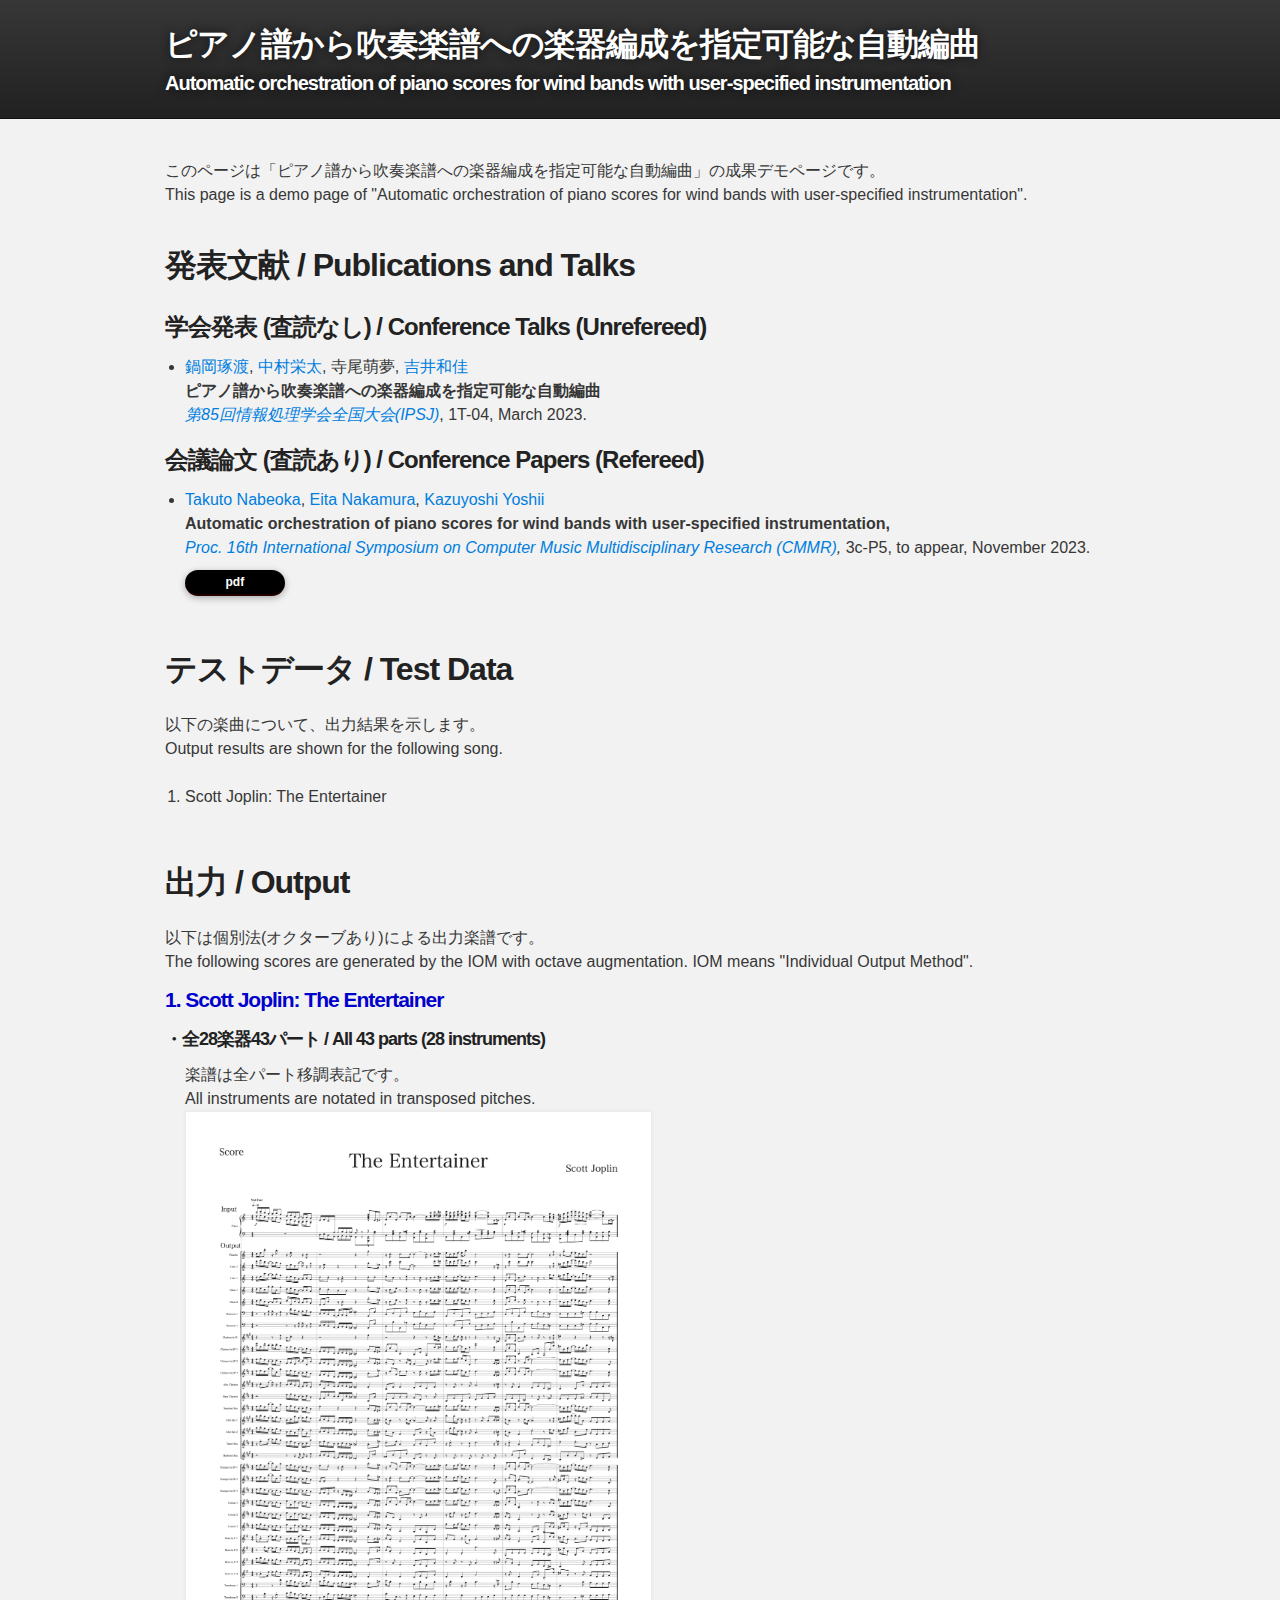
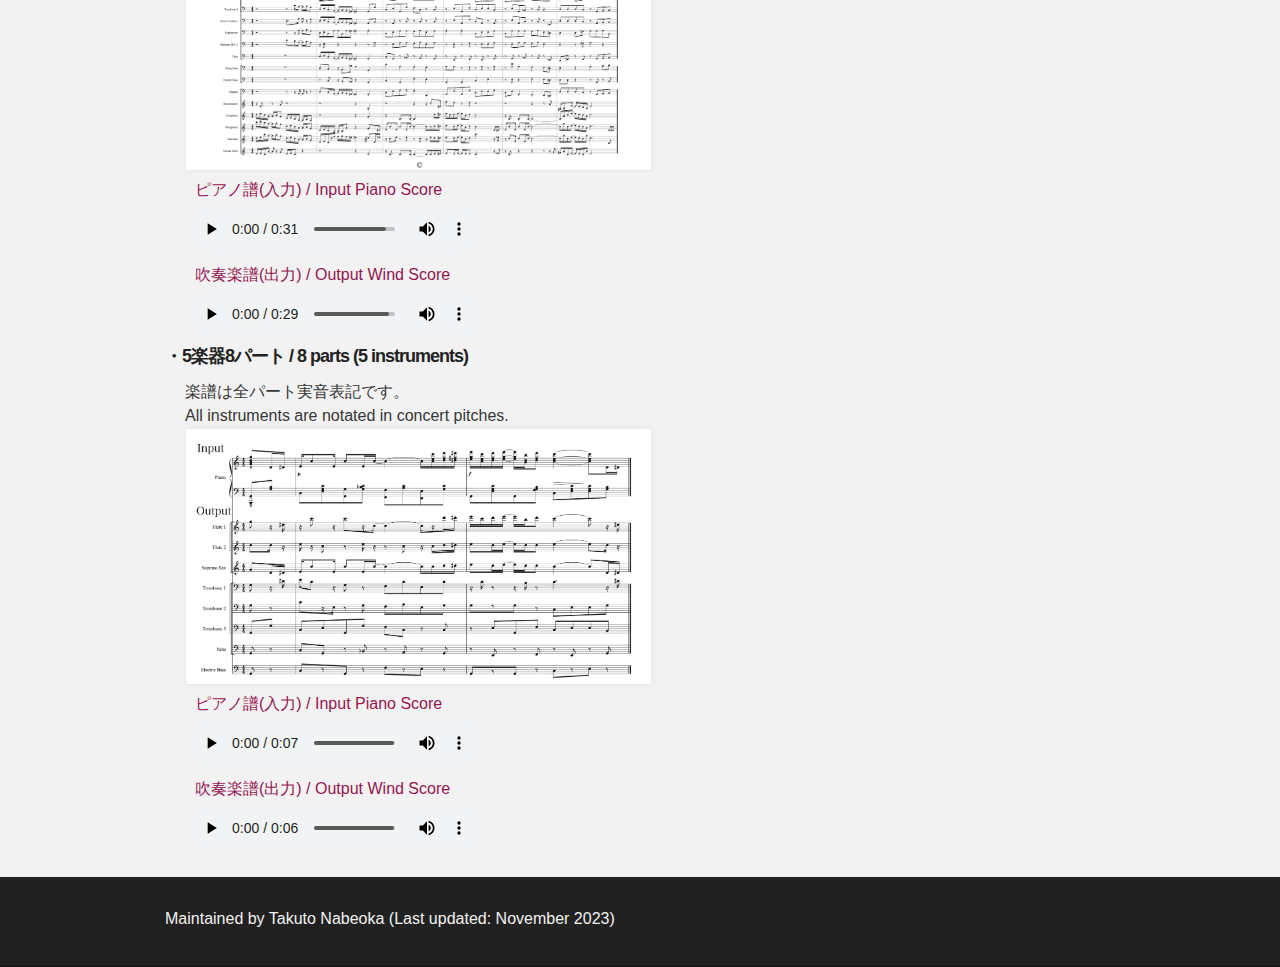
==== commit 2b5ca142: "November Update" ====
--- a/PianoToBrassBand_nabeoka/demo.html
+++ b/PianoToBrassBand_nabeoka/demo.html
@@ -50,10 +50,11 @@
 
 <h3>会議論文 (査読あり) / Conference Papers (Refereed)</h3>
 <ul>
-<li><a href="https://nabeshinabe.github.io/">Takuto Nabeoka</a>, <a href="https://eita-nakamura.github.io/index-ja.html">Eita Nakamura</a>, <a href="http://sap.ist.i.kyoto-u.ac.jp/members/yoshii/">Kazuyoshi Yoshii</a><br>
+<li><a href="https://nabeshinabe.github.io/">Takuto Nabeoka</a>, <a href="https://eita-nakamura.github.io/index.html">Eita Nakamura</a>, <a href="http://sap.ist.i.kyoto-u.ac.jp/members/yoshii/">Kazuyoshi Yoshii</a><br>
 <strong>Automatic orchestration of piano scores for wind bands with user-specified instrumentation,</strong><br>
-<em>Proc. 16th International Symposium on Computer Music Multidisciplinary Research (CMMR),</em> to appear, November 2023.<br>
+<em><a href="https://cmmr2023.gttm.jp/">Proc. 16th International Symposium on Computer Music Multidisciplinary Research (CMMR)</a>,</em> 3c-P5, to appear, November 2023.<br>
 </li>
+<p><a href="https://zenodo.org/records/10113109" class="linkbutton1">pdf</a></p>
 </ul>
 
 <br>
@@ -147,7 +148,7 @@
     <!-- FOOTER  -->
     <div id="footer_wrap" class="outer">
       <footer class="inner">
-        <p class="copyright">Maintained by Takuto Nabeoka (Last updated: July 2023)</p>
+        <p class="copyright">Maintained by Takuto Nabeoka (Last updated: November 2023)</p>
       </footer>
     </div>
 
--- a/PianoToBrassBand_nabeoka/stylesheets/stylesheet.css
+++ b/PianoToBrassBand_nabeoka/stylesheets/stylesheet.css
@@ -431,3 +431,31 @@
   }
 
 }
+
+
+/*******************************************************************************
+Button
+*******************************************************************************/
+a.linkbutton1 {
+	display: block;
+	text-align: center;
+	text-decoration: none;
+	width: 90px;
+    margin: left;
+	padding: 0.2rem 0.3rem;
+	font-weight: bold;
+    font-size: 12px;
+	color: #ffffff;
+	border-bottom: 2px solid #220000;
+	border-radius: 100vh;
+    background: #000000;
+	box-shadow: 0 2px 7px rgba(0, 0, 0, .3);
+	-webkit-box-shadow: 0 2px 7px rgba(0, 0, 0, .3);
+	transition: 0.5s;
+}
+a.linkbutton1:hover {
+	color: #ffffff;
+	background: #780000;
+	border-bottom: 2px solid #fff;
+	transform: translateY(3px);
+}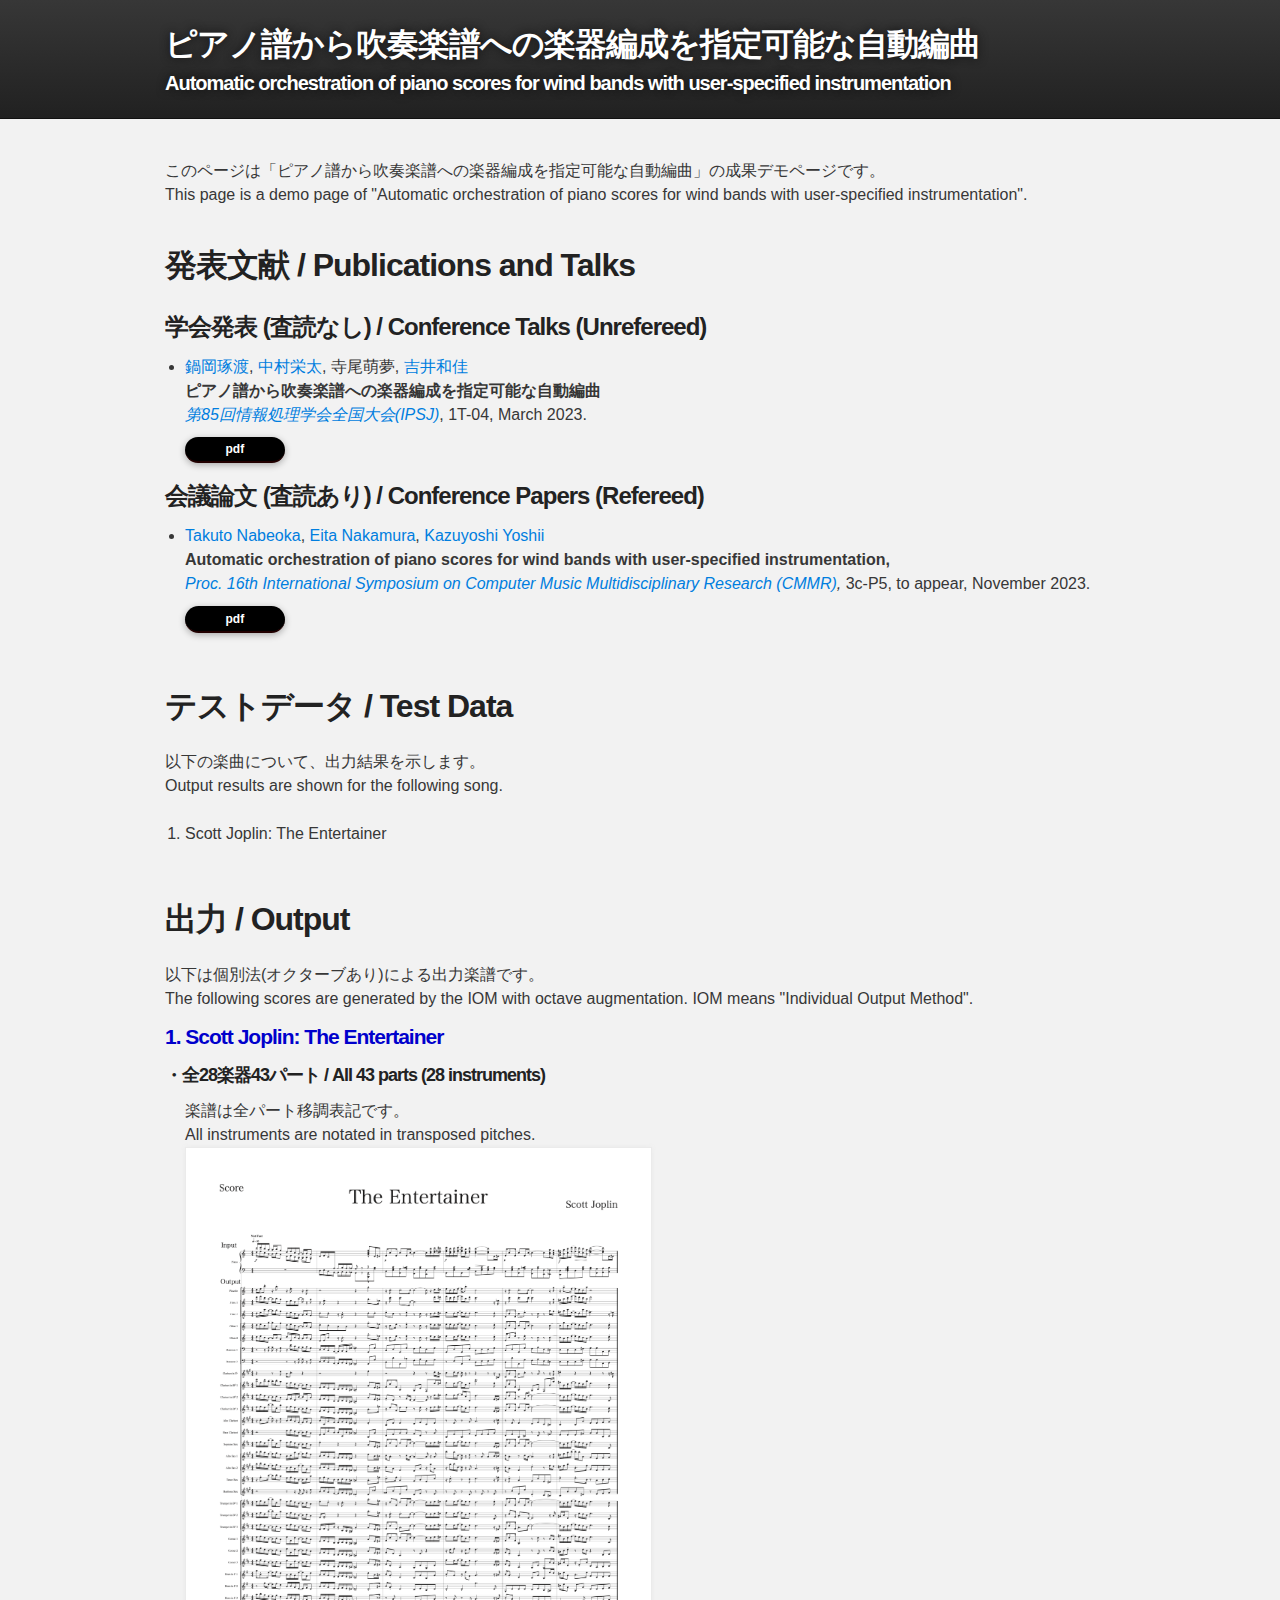
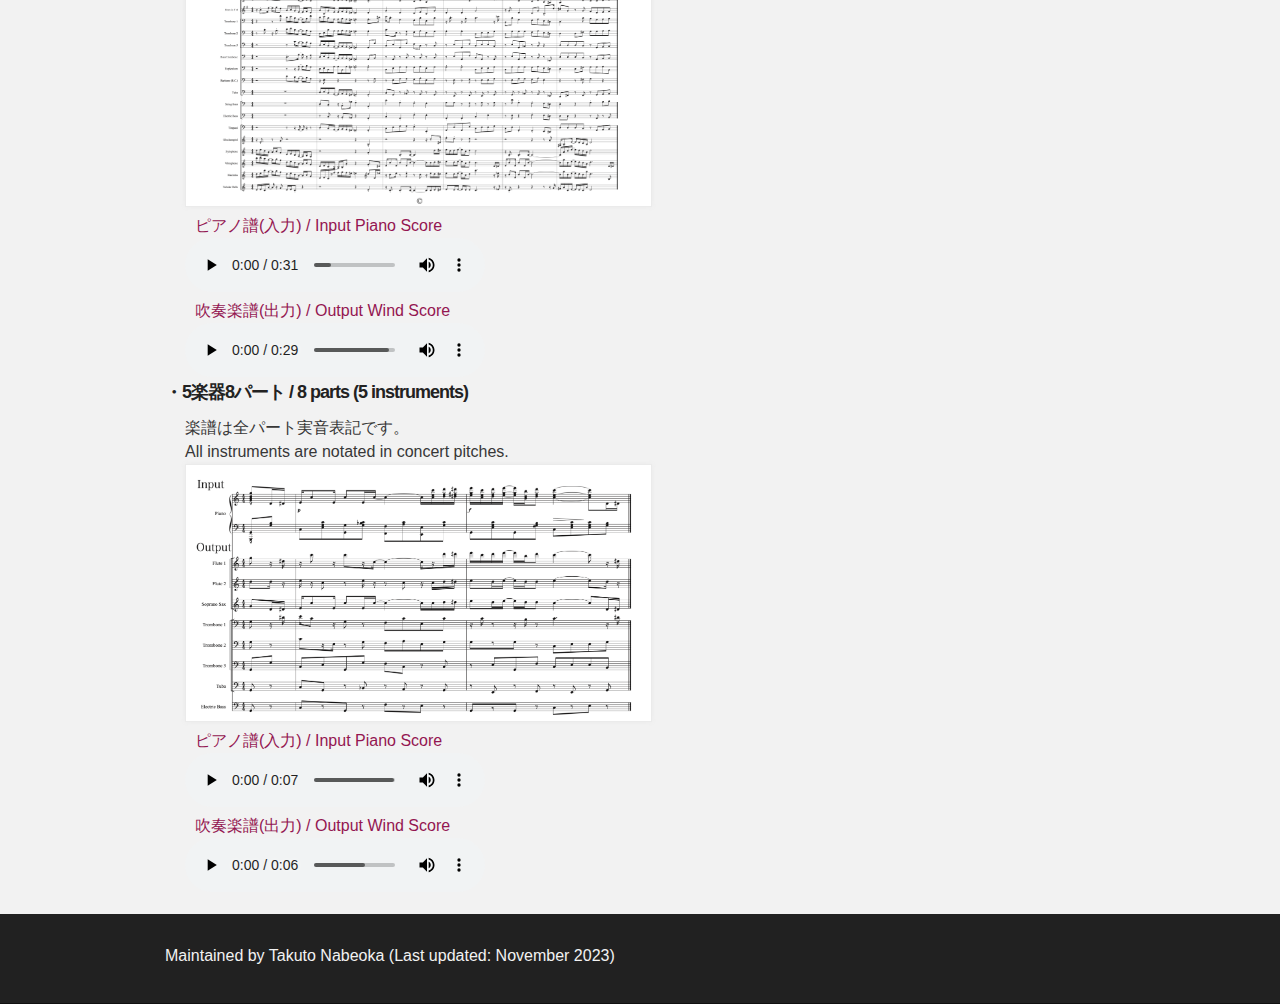
==== commit 5168d056: "November Update (add thesis's pdf)" ====
--- a/PianoToBrassBand_nabeoka/demo.html
+++ b/PianoToBrassBand_nabeoka/demo.html
@@ -46,6 +46,7 @@
 <strong>ピアノ譜から吹奏楽譜への楽器編成を指定可能な自動編曲</strong><br>
 <em><a href="https://www.ipsj.or.jp/event/taikai/85/ipsj_web2023/data/pdf/1T-04.html">第85回情報処理学会全国大会(IPSJ)</a></em>, 1T-04, March 2023.<br>
 </li>
+<p><a href="https://eita-nakamura.github.io/articles/鍋岡_ブラスバンド編曲_2023.pdf" target="_blank" class="linkbutton1">pdf</a></p>
 </ul>
 
 <h3>会議論文 (査読あり) / Conference Papers (Refereed)</h3>
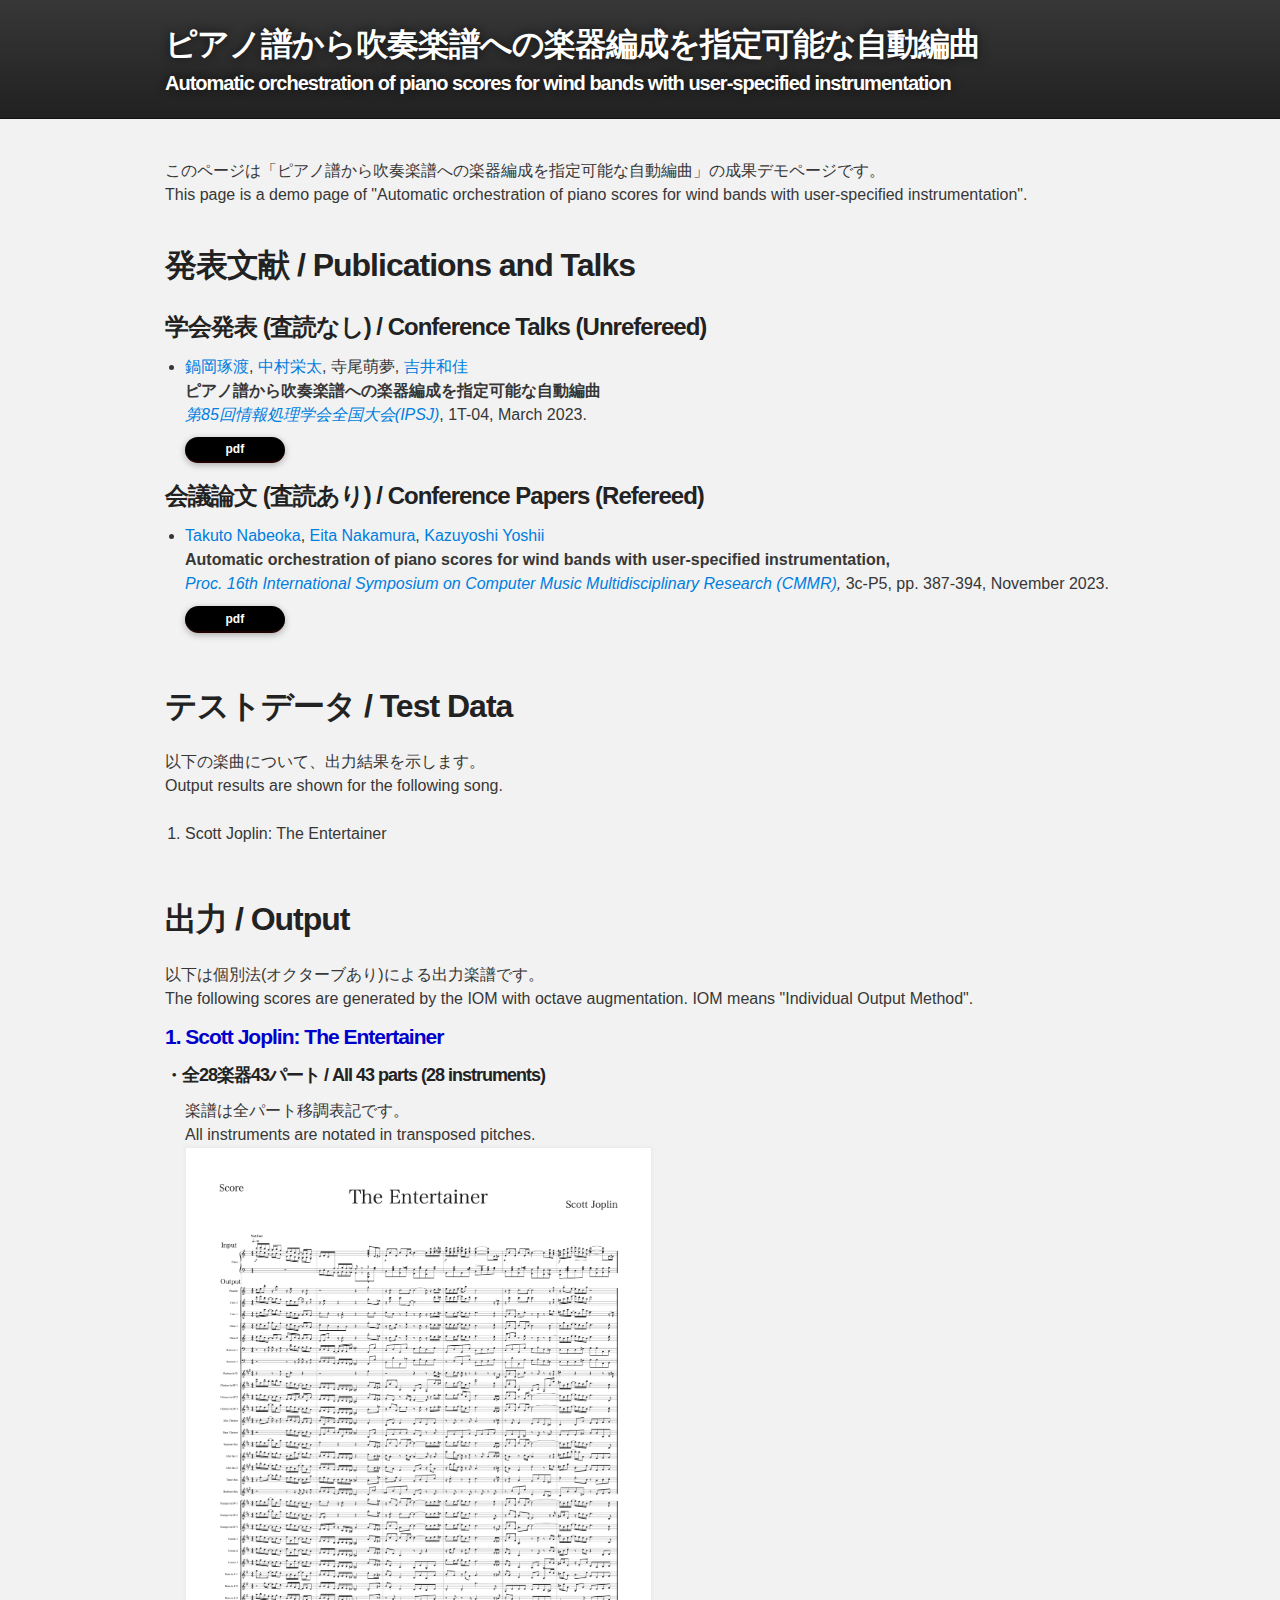
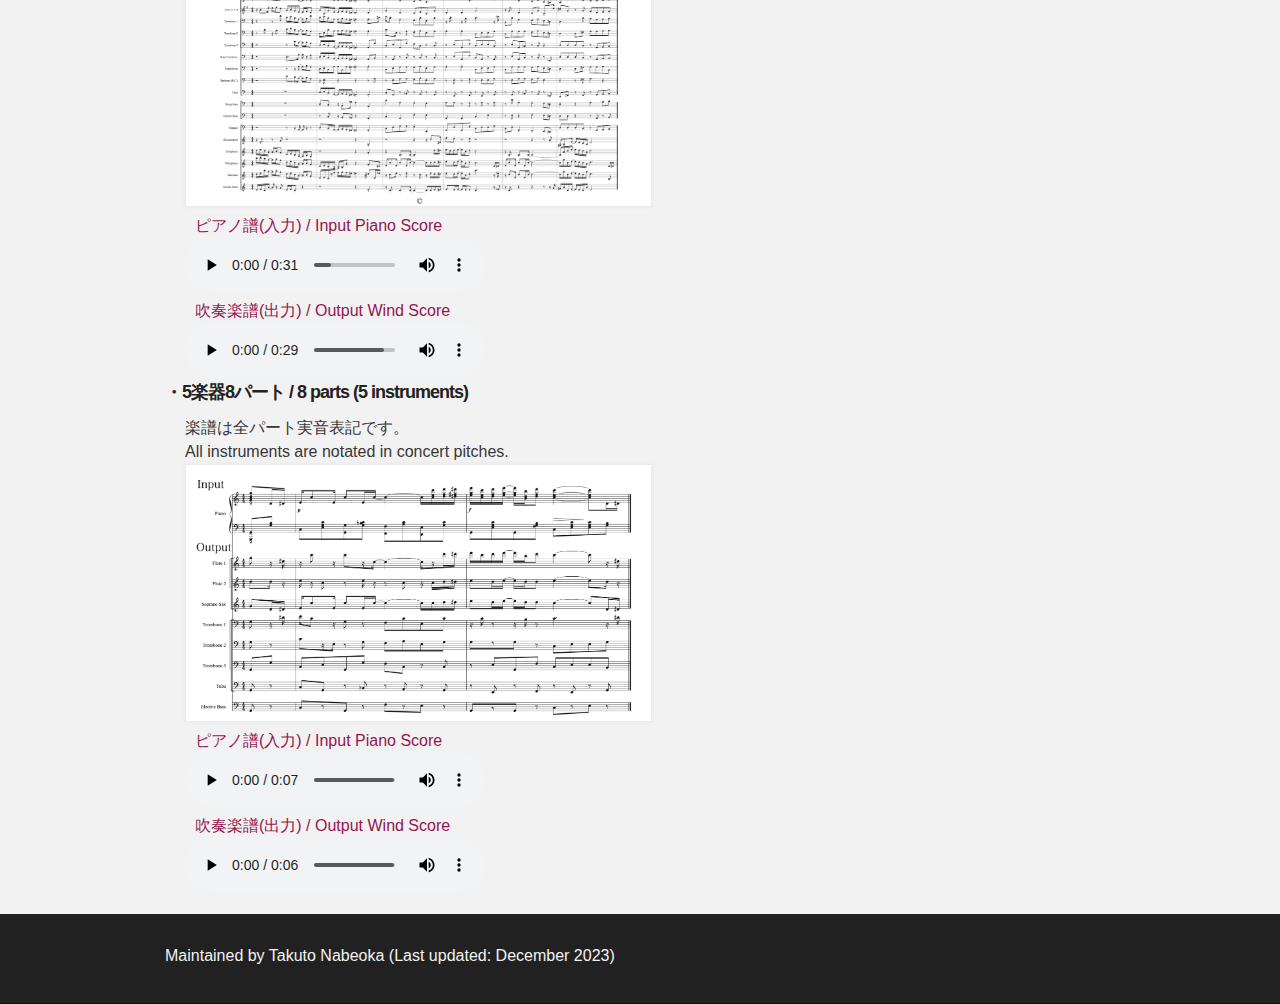
==== commit 1a904edc: "CMMRの発表を反映" ====
--- a/PianoToBrassBand_nabeoka/demo.html
+++ b/PianoToBrassBand_nabeoka/demo.html
@@ -53,7 +53,7 @@
 <ul>
 <li><a href="https://nabeshinabe.github.io/">Takuto Nabeoka</a>, <a href="https://eita-nakamura.github.io/index.html">Eita Nakamura</a>, <a href="http://sap.ist.i.kyoto-u.ac.jp/members/yoshii/">Kazuyoshi Yoshii</a><br>
 <strong>Automatic orchestration of piano scores for wind bands with user-specified instrumentation,</strong><br>
-<em><a href="https://cmmr2023.gttm.jp/">Proc. 16th International Symposium on Computer Music Multidisciplinary Research (CMMR)</a>,</em> 3c-P5, to appear, November 2023.<br>
+<em><a href="https://cmmr2023.gttm.jp/">Proc. 16th International Symposium on Computer Music Multidisciplinary Research (CMMR)</a>,</em> 3c-P5, pp. 387-394, November 2023.<br>
 </li>
 <p><a href="https://zenodo.org/records/10113109" class="linkbutton1">pdf</a></p>
 </ul>
@@ -149,7 +149,7 @@
     <!-- FOOTER  -->
     <div id="footer_wrap" class="outer">
       <footer class="inner">
-        <p class="copyright">Maintained by Takuto Nabeoka (Last updated: November 2023)</p>
+        <p class="copyright">Maintained by Takuto Nabeoka (Last updated: December 2023)</p>
       </footer>
     </div>
 
